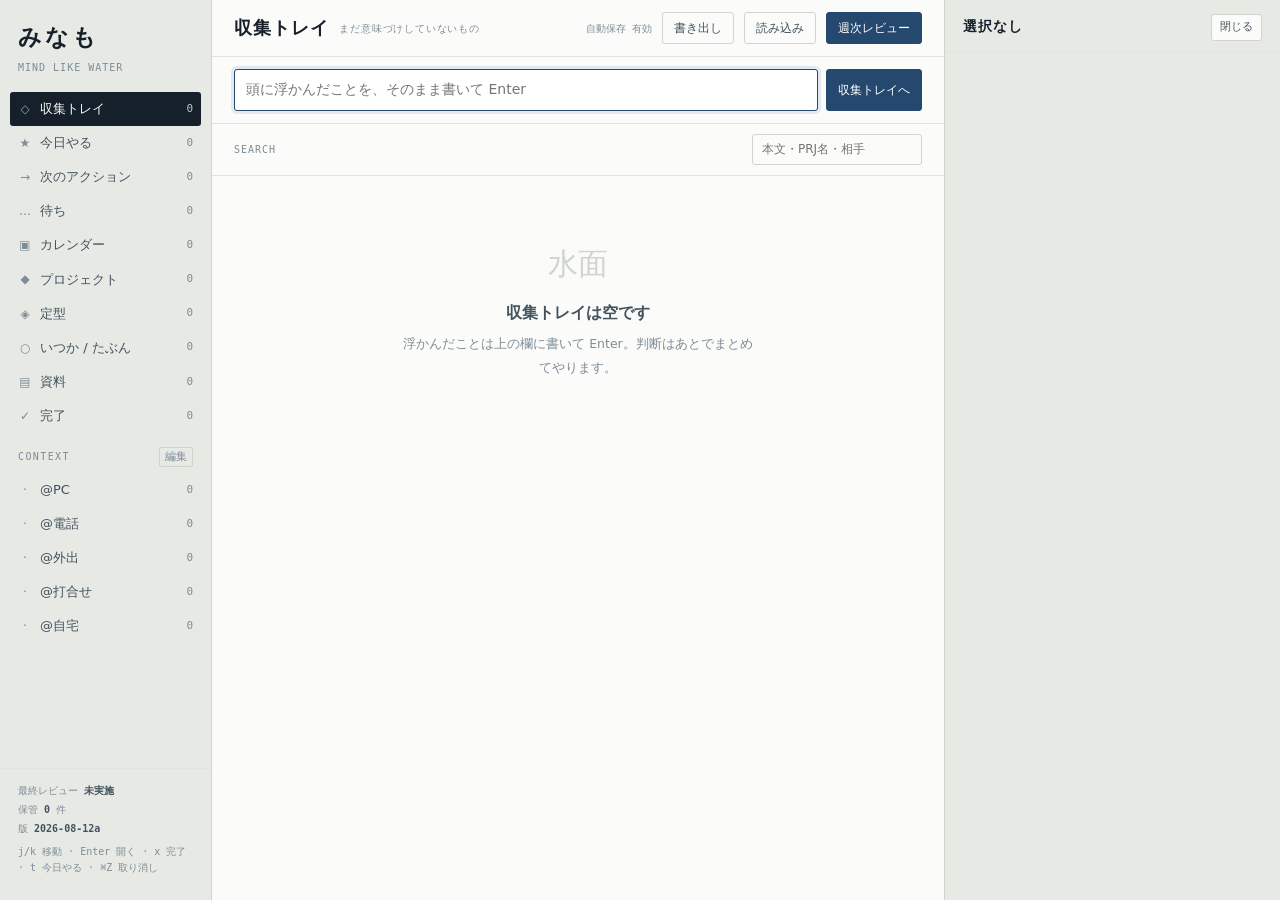
==== GTDタスク管理ツール.html @ 6d6203ad "Merge: #11 レビュー履歴の表示と書き出しの催促" ====
<!DOCTYPE html>
<!--
  このファイルは node build.js の生成物です。直接編集しないでください。
  変更するときは src/index.html・src/styles/*.css・src/js/*.js を編集してから
  もう一度 node build.js を実行し、このファイルを上書き生成してください。
  （このコメント自体も build.js が自動で付けているので、src/index.html には書かれていません）
-->
<html lang="ja">
<head>
<meta charset="utf-8">
<meta name="viewport" content="width=device-width, initial-scale=1">
<title>Next Action — GTD ワークスペース</title>
<style>
/* ==== src/styles/00-tokens.css ==== */
:root{
  --ink:#16202B; --ink2:#42525F; --ink3:#7D8C97;
  --paper:#E7EAE4; --surface:#FBFCF9; --line:#CFD5CB; --line2:#E0E4DC;
  --ai:#24486E; --ai-soft:#E3E9F1;
  --yamabuki:#9A6E0C; --yamabuki-soft:#F2EBD8;
  --koke:#4E6A48; --koke-soft:#E4EBE1;
  --enji:#8C3B39; --enji-soft:#F3E3E2;
  --f-display:"Yu Mincho","YuMincho","Hiragino Mincho ProN","Noto Serif JP",serif;
  --f-body:"Yu Gothic UI","Yu Gothic","Hiragino Sans","Noto Sans JP","Meiryo",system-ui,sans-serif;
  --f-mono:ui-monospace,"SFMono-Regular","Cascadia Mono","Consolas",monospace;
  --r:3px;
}
*{box-sizing:border-box}
html,body{height:100%}
body{
  margin:0;background:var(--paper);color:var(--ink);
  font-family:var(--f-body);font-size:14px;line-height:1.7;
  -webkit-font-smoothing:antialiased;
}
button,input,select,textarea{font:inherit;color:inherit}
button{cursor:pointer;background:none;border:none;padding:0}
:focus-visible{outline:2px solid var(--ai);outline-offset:2px}
::selection{background:var(--ai-soft)}

/* ==== src/styles/10-layout.css ==== */
/* ---------- 骨格 ---------- */
.app{display:grid;grid-template-columns:212px minmax(0,1fr) 336px;height:100vh}
.rail{border-right:1px solid var(--line);padding:18px 0 12px;overflow-y:auto;display:flex;flex-direction:column}
.main{display:flex;flex-direction:column;min-width:0;background:var(--surface)}
.panel{border-left:1px solid var(--line);background:var(--paper);overflow-y:auto;display:flex;flex-direction:column}

/* ---------- ブランド ---------- */
.brand{padding:0 18px 16px}
.brand h1{font-family:var(--f-display);font-size:23px;font-weight:600;margin:0;letter-spacing:.14em}
.brand p{margin:2px 0 0;font-family:var(--f-mono);font-size:10px;letter-spacing:.1em;color:var(--ink3)}

/* ---------- ビュー一覧 ---------- */
.rail-group{padding:0 10px;margin-bottom:14px}
.rail-label{font-family:var(--f-mono);font-size:10px;letter-spacing:.14em;color:var(--ink3);
  padding:0 8px 6px;display:flex;align-items:center;gap:6px}
.rail-label .sp{flex:1}
.rail-label button{font-family:var(--f-body);font-size:10.5px;color:var(--ink3);
  border:1px solid var(--line);border-radius:2px;padding:0 5px;letter-spacing:0}
.rail-label button:hover{color:var(--ink);border-color:var(--ink3)}
.nav{display:flex;align-items:center;gap:8px;width:100%;padding:6px 8px;border-radius:var(--r);
  color:var(--ink2);text-align:left;transition:background .12s}
.nav:hover{background:#DDE1DA}
.nav.on{background:var(--ink);color:#F4F6F2}
.nav.on .n{color:#B9C4CD}
.nav .g{width:14px;text-align:center;font-size:12px;color:var(--ink3)}
.nav.on .g{color:#8FA3B3}
.nav .t{flex:1;font-size:13px;white-space:nowrap;overflow:hidden;text-overflow:ellipsis}
.nav .n{font-family:var(--f-mono);font-size:11px;color:var(--ink3);font-variant-numeric:tabular-nums}
.nav .n.alert{color:var(--enji);font-weight:700}
.rail-foot{margin-top:auto;padding:12px 18px 0;border-top:1px solid var(--line2);
  font-family:var(--f-mono);font-size:10px;color:var(--ink3);line-height:1.9}
.rail-foot b{color:var(--ink2);font-weight:600}
.kbd-hint{margin:6px 0 12px;color:var(--ink3);font-size:10px;line-height:1.6}

/* ---------- 上部バー ---------- */
.top{display:flex;align-items:center;gap:10px;padding:12px 22px;border-bottom:1px solid var(--line2)}
.top h2{font-family:var(--f-display);font-size:18px;font-weight:600;margin:0;letter-spacing:.06em}
.top .sub{font-family:var(--f-mono);font-size:10px;color:var(--ink3);letter-spacing:.08em}
.top .sp{flex:1}
.btn{border:1px solid var(--line);background:var(--surface);padding:5px 11px;border-radius:var(--r);
  font-size:12px;color:var(--ink2);transition:.12s}
.btn:hover{border-color:var(--ink3);color:var(--ink)}
.btn.primary{background:var(--ai);border-color:var(--ai);color:#fff}
.btn.primary:hover{background:#1B3A5D}
.btn.sm{padding:3px 8px;font-size:11px}
.saved{font-family:var(--f-mono);font-size:10px;color:var(--ink3);min-width:74px;text-align:right}

/* ==== src/styles/20-capture.css ==== */
/* ---------- 収集ボックス ---------- */
.capture{display:flex;gap:8px;padding:12px 22px;border-bottom:1px solid var(--line2);background:var(--surface)}
.capture input{flex:1;border:1px solid var(--line);border-radius:var(--r);padding:8px 11px;background:#fff}
.capture input:focus{border-color:var(--ai);outline:none;box-shadow:0 0 0 3px var(--ai-soft)}

/* ---------- 絞り込み ---------- */
.filters{display:flex;flex-wrap:wrap;gap:6px;padding:10px 22px;border-bottom:1px solid var(--line2);align-items:center}
.chip{border:1px solid var(--line);border-radius:999px;padding:2px 10px;font-size:11px;color:var(--ink2);background:var(--surface)}
.chip.on{background:var(--ink);border-color:var(--ink);color:#F4F6F2}
.chip-label{font-family:var(--f-mono);font-size:10px;letter-spacing:.1em;color:var(--ink3);margin-right:2px}
.search{margin-left:auto;border:1px solid var(--line);border-radius:var(--r);padding:4px 9px;width:170px;background:var(--surface);font-size:12px}

/* ==== src/styles/30-list.css ==== */
/* ---------- 一覧 ---------- */
.list{flex:1;overflow-y:auto;padding:6px 0 60px}
.grp{font-family:var(--f-mono);font-size:10px;letter-spacing:.14em;color:var(--ink3);
  padding:16px 22px 5px;display:flex;gap:8px;align-items:center}
.grp::after{content:"";flex:1;height:1px;background:var(--line2)}
.row{display:flex;gap:11px;align-items:flex-start;padding:8px 22px;border-bottom:1px solid #F0F2EE;cursor:pointer}
.row:hover{background:#F4F6F1}
.row.sel{background:var(--ai-soft)}
.row.cur{border-left:3px solid var(--ai);padding-left:19px}
.tick{width:15px;height:15px;border:1px solid var(--ink3);border-radius:50%;margin-top:4px;flex:none;background:#fff}
.tick:hover{border-color:var(--koke);background:var(--koke-soft)}
.flag{width:22px;height:22px;border:1px solid var(--line);border-radius:50%;margin-top:2px;flex:none;
  background:#fff;color:var(--line);font-size:12px;line-height:1;cursor:pointer}
.flag:hover{border-color:var(--yamabuki);color:var(--yamabuki)}
.flag.on{border-color:var(--yamabuki);background:var(--yamabuki-soft);color:var(--yamabuki)}
.row-body{flex:1;min-width:0}
.row-t{display:block;word-break:break-word}
.row.done .row-t{color:var(--ink3);text-decoration:line-through}
.meta{display:flex;flex-wrap:wrap;gap:6px;margin-top:3px;font-family:var(--f-mono);font-size:10px;color:var(--ink3)}
.tag{border:1px solid var(--line);border-radius:2px;padding:0 5px;background:var(--surface)}
.tag.ctx{color:var(--ai);border-color:#BCCBDD;background:var(--ai-soft)}
.tag.wait{color:var(--yamabuki);border-color:#DFD0A6;background:var(--yamabuki-soft)}
.tag.due{color:var(--ink2)}
.tag.over{color:var(--enji);border-color:#DCB9B7;background:var(--enji-soft)}
.tag.stale{color:var(--enji);border-color:#DCB9B7;background:var(--enji-soft)}
.tag.prj{color:var(--koke);border-color:#C3D2BE;background:var(--koke-soft)}

/* ---------- 空状態 ---------- */
.empty{padding:56px 30px;text-align:center;color:var(--ink3);max-width:420px;margin:0 auto}
.empty .mk{font-family:var(--f-display);font-size:30px;color:var(--line);display:block;margin-bottom:10px}
.empty h3{font-family:var(--f-display);font-size:16px;color:var(--ink2);margin:0 0 6px;font-weight:600}
.empty p{margin:0;font-size:12.5px;line-height:1.9}

/* ---------- プロジェクト ---------- */
.prjs{padding:14px 22px;display:grid;gap:10px;grid-template-columns:repeat(auto-fill,minmax(258px,1fr))}
.prj{border:1px solid var(--line);border-radius:var(--r);background:var(--surface);padding:12px 13px;cursor:pointer}
.prj:hover{border-color:var(--ink3)}
.prj h4{margin:0;font-size:14px;font-weight:600}
.prj .out{font-size:11.5px;color:var(--ink2);margin:5px 0 0;padding-left:9px;border-left:2px solid var(--line)}
.prj .st{margin-top:9px;font-family:var(--f-mono);font-size:10px;color:var(--ink3);display:flex;gap:8px;align-items:center}
.prj .warn{color:var(--enji);font-weight:700}

/* ==== src/styles/40-routines.css ==== */
/* ---------- 定型（ルーティン） ---------- */
.tpl-top{display:flex;align-items:center;gap:10px;padding:14px 22px 4px;flex-wrap:wrap}
.tpl-none{font-size:12px;color:var(--ink3)}
.tpl-top .sp{flex:1}
.tpl-grid{padding:6px 22px 14px;display:grid;gap:10px;grid-template-columns:repeat(auto-fill,minmax(232px,1fr))}
.tpl{position:relative;border:1px solid var(--line);border-radius:var(--r);background:var(--surface);
  padding:12px 13px 10px;cursor:pointer;text-align:left;width:100%;transition:.12s}
.tpl:hover{border-color:var(--ai);box-shadow:0 2px 10px rgba(36,72,110,.10)}
.tpl.due{border-left:3px solid var(--ai);background:linear-gradient(90deg,var(--ai-soft) 0,var(--surface) 46%)}
.tpl.ran{opacity:.55}
.tpl.ran:hover{opacity:1}
.tpl.flash{border-color:var(--koke);background:var(--koke-soft)}
.tpl h4{margin:0 34px 0 0;font-size:14px;font-weight:600;word-break:break-word}
.tpl .meta{display:flex;flex-wrap:wrap;gap:5px;margin-top:6px;font-family:var(--f-mono);font-size:10px;color:var(--ink3)}
.tpl .cta{margin-top:9px;padding-top:8px;border-top:1px solid var(--line2);
  font-family:var(--f-mono);font-size:10.5px;letter-spacing:.06em;color:var(--ai);display:flex;align-items:center;gap:5px}
.tpl.ran .cta{color:var(--ink3)}
.tpl.flash .cta{color:var(--koke);font-weight:700}
.tpl-edit{position:absolute;top:9px;right:9px;border:1px solid var(--line);border-radius:2px;
  padding:1px 6px;font-size:10.5px;color:var(--ink3);background:var(--surface)}
.tpl-edit:hover{color:var(--ink);border-color:var(--ink3)}
.wd{display:flex;gap:4px}
.wd button{flex:1;border:1px solid var(--line);border-radius:2px;padding:5px 0;font-size:12px;
  color:var(--ink2);background:var(--surface)}
.wd button.on{background:var(--ai);border-color:var(--ai);color:#fff}

/* ==== src/styles/50-panel.css ==== */
/* ---------- 右パネル ---------- */
.p-head{padding:14px 18px 10px;border-bottom:1px solid var(--line2);display:flex;align-items:center;gap:8px}
.p-head h3{font-family:var(--f-display);font-size:14px;margin:0;font-weight:600;letter-spacing:.08em;flex:1}
.p-body{padding:16px 18px 40px;flex:1}
.f{margin-bottom:13px}
.f label{display:block;font-family:var(--f-mono);font-size:10px;letter-spacing:.1em;color:var(--ink3);margin-bottom:4px}
.f input,.f select,.f textarea{width:100%;border:1px solid var(--line);border-radius:var(--r);padding:6px 9px;background:var(--surface)}
.f input:focus,.f select:focus,.f textarea:focus{border-color:var(--ai);outline:none;box-shadow:0 0 0 3px var(--ai-soft)}
.f textarea{min-height:74px;resize:vertical;line-height:1.7}
.f2{display:grid;grid-template-columns:1fr 1fr;gap:9px}
.p-acts{display:flex;flex-wrap:wrap;gap:6px;margin-top:16px;padding-top:14px;border-top:1px solid var(--line2)}
.danger{color:var(--enji);border-color:#DCB9B7}
.danger:hover{border-color:var(--enji);color:var(--enji)}

/* ---------- 明確化フロー（署名要素） ---------- */
.clar{position:relative;padding-left:22px}
.clar::before{content:"";position:absolute;left:5px;top:6px;bottom:14px;width:1px;background:var(--line)}
.step{position:relative;margin-bottom:16px}
.step::before{content:"";position:absolute;left:-21px;top:7px;width:9px;height:9px;border-radius:50%;
  background:var(--surface);border:1px solid var(--ink3)}
.step.past::before{background:var(--ink);border-color:var(--ink)}
.step.now::before{background:var(--ai);border-color:var(--ai);box-shadow:0 0 0 3px var(--ai-soft)}
.step .q{font-family:var(--f-display);font-size:14.5px;font-weight:600;letter-spacing:.03em}
.step .hint{font-size:11.5px;color:var(--ink3);margin-top:2px}
.step.past .q{font-size:12px;font-weight:400;color:var(--ink3);font-family:var(--f-body)}
.step .ans{font-family:var(--f-mono);font-size:10px;color:var(--ai);margin-left:6px}
.opts{display:flex;flex-direction:column;gap:6px;margin-top:9px}
.opt{border:1px solid var(--line);background:var(--surface);border-radius:var(--r);padding:7px 11px;
  text-align:left;font-size:13px;transition:.12s}
.opt:hover{border-color:var(--ai);background:var(--ai-soft)}
.opt small{display:block;font-size:11px;color:var(--ink3);margin-top:1px}
.subj{font-family:var(--f-display);font-size:15px;line-height:1.6;padding:11px 13px;background:var(--surface);
  border:1px solid var(--line);border-left:3px solid var(--ai);border-radius:var(--r);margin-bottom:18px;word-break:break-word}

/* ==== src/styles/60-review.css ==== */
/* ---------- 週次レビュー ---------- */
.ov{position:fixed;inset:0;background:rgba(22,32,43,.42);display:flex;align-items:center;justify-content:center;padding:20px;z-index:50}
.sheet{background:var(--surface);border-radius:5px;width:min(720px,100%);max-height:88vh;display:flex;flex-direction:column;
  box-shadow:0 18px 50px rgba(22,32,43,.28)}
.sheet-head{padding:18px 24px 14px;border-bottom:1px solid var(--line2)}
.sheet-head h3{font-family:var(--f-display);font-size:19px;margin:0;font-weight:600;letter-spacing:.1em}
.sheet-head p{margin:3px 0 0;font-family:var(--f-mono);font-size:10.5px;color:var(--ink3);letter-spacing:.06em}
.prog{display:flex;gap:3px;margin-top:13px}
.prog i{flex:1;height:3px;background:var(--line2);border-radius:2px}
.prog i.on{background:var(--ai)}
.prog i.done{background:var(--ink)}
.sheet-body{padding:20px 24px;overflow-y:auto;flex:1}
.sheet-body h4{font-family:var(--f-display);font-size:16px;margin:0 0 4px;font-weight:600}
.sheet-body .lead{font-size:12.5px;color:var(--ink2);margin:0 0 14px}
.rv-list{border:1px solid var(--line2);border-radius:var(--r);background:var(--paper);max-height:280px;overflow-y:auto}
.rv-item{display:flex;gap:9px;align-items:flex-start;padding:7px 12px;border-bottom:1px solid var(--line2);font-size:13px}
.rv-item:last-child{border-bottom:none}
.rv-item .sp{flex:1;min-width:0;word-break:break-word}
.rv-item .rv-acts{flex:none;display:flex;gap:5px;flex-wrap:nowrap}
.rv-ok{padding:16px;text-align:center;font-size:13px;color:var(--koke);background:var(--koke-soft);
  border:1px solid #C3D2BE;border-radius:var(--r)}
.sheet-foot{padding:13px 24px;border-top:1px solid var(--line2);display:flex;gap:8px;align-items:center}

.notice{margin:10px 22px 0;padding:8px 12px;border:1px solid #DFD0A6;background:var(--yamabuki-soft);
  border-radius:var(--r);font-size:12px;color:var(--yamabuki)}
.errbar{position:fixed;left:0;right:0;bottom:0;z-index:80;background:var(--enji);color:#fff;
  padding:9px 16px;display:flex;gap:10px;align-items:flex-start;font-size:12px;line-height:1.6}
.errbar .msg{flex:1;font-family:var(--f-mono);font-size:11px;word-break:break-all;max-height:90px;overflow-y:auto}
.errbar button{border:1px solid rgba(255,255,255,.5);border-radius:var(--r);padding:2px 9px;
  font-size:11px;color:#fff;flex:none}
.errbar button:hover{background:rgba(255,255,255,.15)}
.ctx-row{display:flex;gap:5px;align-items:center;margin-bottom:6px}
.ctx-row input{flex:1;min-width:0;border:1px solid var(--line);border-radius:var(--r);padding:5px 8px;background:var(--surface)}
.ctx-row input:focus{border-color:var(--ai);outline:none;box-shadow:0 0 0 3px var(--ai-soft)}
.ctx-row .n{font-family:var(--f-mono);font-size:10px;color:var(--ink3);min-width:18px;text-align:right}
.ctx-row button{flex:none;border:1px solid var(--line);border-radius:2px;padding:2px 6px;font-size:11px;color:var(--ink3)}
.ctx-row button:hover:not(:disabled){color:var(--ink);border-color:var(--ink3)}
.ctx-row button:disabled{opacity:.3;cursor:default}
.ctx-row button.x:hover{color:var(--enji);border-color:var(--enji)}
.tip{font-size:11.5px;color:var(--ink2);line-height:1.85;background:var(--surface);
  border:1px solid var(--line2);border-left:2px solid var(--ai);border-radius:var(--r);padding:9px 11px;margin-bottom:14px}
.tip b{font-weight:600}
.sect{font-family:var(--f-mono);font-size:10px;letter-spacing:.14em;color:var(--ink3);
  margin:22px 0 9px;padding-bottom:5px;border-bottom:1px solid var(--line2)}
.sect:first-child{margin-top:0}

/* ---------- レビュー完了画面: 実施履歴 / 書き出しの催促（#11） ---------- */
.rv-hist{display:flex;flex-wrap:wrap;gap:6px;margin:0}
.rv-hist-d{font-family:var(--f-mono);font-size:11px;color:var(--ink2);background:var(--paper);
  border:1px solid var(--line2);border-radius:var(--r);padding:3px 9px}
.rv-export-ok{font-family:var(--f-mono);font-size:11px;color:var(--ink3);margin:0}
.hide{display:none!important}

/* ==== src/styles/70-toast.css ==== */
/* ---------- トースト（取り消し） ---------- */
#toast{
  position:fixed;left:50%;bottom:22px;transform:translateX(-50%);z-index:90;
  display:flex;gap:12px;align-items:center;
  background:var(--ink);color:var(--surface);
  padding:9px 12px 9px 16px;border-radius:var(--r);
  box-shadow:0 10px 28px rgba(22,32,43,.32);
  font-size:12.5px;max-width:min(92vw,420px);
}
#toast .toast-msg{flex:1;min-width:0}
#toast .toast-undo{
  flex:none;border:1px solid rgba(251,252,249,.5);border-radius:var(--r);
  padding:4px 10px;font-size:11.5px;color:var(--surface);
}
#toast .toast-undo:hover{background:rgba(251,252,249,.15)}

/* ==== src/styles/90-responsive.css ==== */
/* ---------- 応答 ---------- */
@media(max-width:1080px){
  .app{grid-template-columns:180px minmax(0,1fr)}
  .panel{position:fixed;right:0;top:0;bottom:0;width:min(360px,86vw);z-index:40;
    box-shadow:-8px 0 30px rgba(22,32,43,.16)}
  .panel.closed{display:none}
}
@media(max-width:720px){
  .app{grid-template-columns:1fr;height:auto;min-height:100vh}
  .rail{flex-direction:row;overflow-x:auto;border-right:none;border-bottom:1px solid var(--line);padding:10px 0}
  .brand{display:none}
  .rail-group{display:flex;gap:4px;margin:0;padding:0 10px}
  .rail-label,.rail-foot{display:none}
  .nav{width:auto;padding:5px 10px}
  .panel{width:100vw}
  .top,.capture,.filters,.row,.grp,.prjs{padding-left:14px;padding-right:14px}
  .search{width:120px}
}
@media(prefers-reduced-motion:reduce){*{transition:none!important;animation:none!important}}

</style>
</head>
<body>

<div class="app">
  <!-- ============ 左：ビュー ============ -->
  <nav class="rail">
    <div class="brand">
      <h1 id="brandName">みなも</h1>
      <p id="brandTag">MIND LIKE WATER</p>
    </div>
    <div class="rail-group" id="navMain"></div>
    <div class="rail-group">
      <div class="rail-label">CONTEXT<span class="sp"></span><button data-open="settings">編集</button></div>
      <div id="navCtx"></div>
    </div>
    <div class="rail-foot">
      最終レビュー <b id="lastRev">—</b><br>
      保管 <b id="itemCount">0</b> 件<br>
      版 <b id="buildId">—</b>
      <p class="kbd-hint">j/k 移動 · Enter 開く · x 完了 · t 今日やる · ⌘Z 取り消し</p>
    </div>
  </nav>

  <!-- ============ 中央：一覧 ============ -->
  <main class="main">
    <div class="top">
      <h2 id="vTitle">収集トレイ</h2>
      <span class="sub" id="vSub"></span>
      <span class="sp"></span>
      <span class="saved" id="savedAt"></span>
      <button class="btn" id="btnExport">書き出し</button>
      <button class="btn" id="btnImport">読み込み</button>
      <button class="btn primary" id="btnReview">週次レビュー</button>
      <input type="file" id="fileIn" accept="application/json" class="hide">
    </div>

    <div class="notice hide" id="noStore">
      このブラウザでは自動保存が使えません。作業内容は画面を閉じると消えます。こまめに「書き出し」でJSONを保存してください。
    </div>

    <div class="capture">
      <input id="capIn" placeholder="頭に浮かんだことを、そのまま書いて Enter" autocomplete="off">
      <button class="btn primary" id="capBtn">収集トレイへ</button>
    </div>

    <div class="filters" id="filters"></div>
    <div class="list" id="list"></div>
  </main>

  <!-- ============ 右：詳細／明確化 ============ -->
  <aside class="panel closed" id="panel">
    <div class="p-head">
      <h3 id="pTitle">選択なし</h3>
      <button class="btn sm" id="pClose">閉じる</button>
    </div>
    <div class="p-body" id="pBody"></div>
  </aside>
</div>

<div id="overlay"></div>
<div id="toast" class="hide"></div>

<script>
(function(){
"use strict";
/* ==== src/js/00-constants.js ==== */
/* =========================================================
   みなも — GTD ワークスペース
   単一HTMLファイル / 外部通信なし / データは手元のみ
   ========================================================= */

const BUILD = "2026-08-12a";
const KEY = "minamo.gtd.v1";
const STATES = {
  inbox:    {t:"収集トレイ", g:"◇", sub:"まだ意味づけしていないもの"},
  next:     {t:"次のアクション", g:"→", sub:"すぐ着手できる具体的な一手"},
  waiting:  {t:"待ち", g:"…", sub:"人に預けて返事を待っているもの"},
  calendar: {t:"カレンダー", g:"▣", sub:"その日でなければ意味がないもの"},
  someday:  {t:"いつか / たぶん", g:"○", sub:"今はやらないが、捨てたくないもの"},
  reference:{t:"資料", g:"▤", sub:"行動は不要。参照するだけのもの"},
  done:     {t:"完了", g:"✓", sub:"片づいたもの"}
};
const MIN_OPT = [[0,"—"],[5,"5分"],[15,"15分"],[30,"30分"],[60,"1時間"],[120,"2時間+"]];
const CYCLES = {daily:"毎日", weekly:"毎週", monthly:"毎月", adhoc:"随時"};
const WD = ["日","月","火","水","木","金","土"];

let db, ui = {view:"inbox", sel:null, cur:null, clar:null, ctx:null, min:0, energy:"", q:"",
  review:null, storeOK:true, tplDraft:null, flash:null};

/* ==== src/js/01-errors.js ==== */
/* ---------- エラーを画面に出す（原因を追えるように） ---------- */
function showError(where, msg){
  let bar = document.getElementById("errBar");
  if(!bar){
    bar = document.createElement("div");
    bar.id = "errBar"; bar.className = "errbar";
    bar.innerHTML = `<div class="msg" id="errMsg"></div>
      <button id="errCopy">コピー</button><button id="errHide">閉じる</button>`;
    document.body.appendChild(bar);
    bar.addEventListener("click", e => {
      if(e.target.id==="errHide") bar.remove();
      if(e.target.id==="errCopy"){
        const t = document.getElementById("errMsg").textContent;
        if(navigator.clipboard) navigator.clipboard.writeText(t).catch(()=>{});
        e.target.textContent = "コピーした";
      }
    });
  }
  const line = "[" + where + "] " + msg;
  const box = document.getElementById("errMsg");
  if(box.textContent.indexOf(line) < 0) box.textContent += (box.textContent ? "\n" : "") + line;
}
window.addEventListener("error", e => showError("実行時", (e.message||"") + " @ " + (e.filename||"") + ":" + (e.lineno||"")));
window.addEventListener("unhandledrejection", e => showError("非同期", String(e.reason && e.reason.message || e.reason)));
function guard(where, fn){ return function(){ try{ return fn.apply(this, arguments); }catch(err){ showError(where, err && err.message || String(err)); } }; }
function ask(msg){ try{ return window.confirm(msg); }catch(e){ return true; } }
function tell(msg){ try{ window.alert(msg); }catch(e){ showError("通知", msg); } }

/* ==== src/js/02-util.js ==== */
/* ---------- 保存・読込 ---------- */
const uid = () => Date.now().toString(36) + Math.random().toString(36).slice(2,7);
const today = () => new Date().toISOString().slice(0,10);

/* ---------- 小道具 ---------- */
const $  = s => document.querySelector(s);
const $$ = s => Array.from(document.querySelectorAll(s));
const esc = s => String(s==null?"":s).replace(/[&<>"']/g, c => ({"&":"&amp;","<":"&lt;",">":"&gt;",'"':"&quot;","'":"&#39;"}[c]));

/* Enter が「送信」を意味するかどうか。
   かな漢字変換の「変換確定」も Enter キーで行うため、素朴に
   e.key==="Enter" だけを見ると、変換を確定しただけで送信されてしまい、
   文章を最後まで入力できない。変換中の Enter を除外する必要がある。
     - Chrome / Firefox … 変換中の keydown は isComposing が true
     - Safari … compositionend が keydown より先に走り isComposing が
       false になることがあるが、変換確定の keydown は keyCode 229 になる
   両方を見ることで、主要ブラウザの変換確定 Enter を送信から除外する。 */
const isSubmitEnter = e => e.key === "Enter" && !e.isComposing && e.keyCode !== 229;

/* 複数行ペースト（#3）用: テキストを「追加すべき行の配列」へ変換する純関数。
   \r\n と \n の両方を改行として扱い、各行を trim、空行は捨てる。
   呼び出し側（#capIn の paste イベント）は、ここで0件になったら
   何もしない（入力欄も触らない）。 */
function splitCaptureLines(text){
  return String(text == null ? "" : text)
    .split(/\r?\n/)
    .map(s => s.trim())
    .filter(s => s.length > 0);
}

const daysSince = d => d ? Math.floor((new Date(today()) - new Date(d)) / 86400000) : 0;
function fmtDate(d){
  if(!d) return "";
  const dt = new Date(d+"T00:00:00");
  return (dt.getMonth()+1) + "/" + dt.getDate() + "(" + "日月火水木金土"[dt.getDay()] + ")";
}

/* ==== src/js/03-model.js ==== */
/* =========================================================
   データ形状 — このアプリが読み書きする唯一のスキーマ定義。
   ここに書いてある以外のフィールドは（意図的な例外を除き）存在しない。
   短い変数名の慣習: it/i = item, p = project, t/tp = template,
   d = 上記いずれかの下書き(draft)オブジェクト。`prj(id)` は projects 版の
   `item(id)`（=`db.items.find`）で、`project` フィールド・`db.projects` 配列と
   同じ「プロジェクト」を指す別名。`tpl`/`template` も同様に、関数名・ローカル変数は
   短縮形 (`tpl…`, `tp`)、データ上のフィールド名・配列名は正式名 (`template`, `templates`)
   という命名慣習で統一されている（今回のリファクタでは意図的に維持し、リネームはしていない。
   dataset 属性 `data-tplrun` 等・DOM id `#tCycle` 等まで含めて改名すると影響範囲が
   HTML/CSS/イベント表にまで広がり「挙動を変えない」制約に対してリスクが見合わないため）。

   ---- item（行動・トレイ項目。db.items の要素） ----
   @typedef {Object} Item
   @property {string}  id        一意ID（uid()）
   @property {string}  title     行動の内容（表示・検索対象）
   @property {string}  note      メモ（自由記述）
   @property {"inbox"|"next"|"waiting"|"calendar"|"someday"|"reference"|"done"} state
   置き場所。意味は 00-constants.js の STATES を参照。
   @property {string}  context   コンテキスト名（db.contexts のいずれか、または未設定なら ""）
   @property {?string} project   所属プロジェクトの id（db.projects[].id）。所属なしは null
   @property {?string} due       期限日（"YYYY-MM-DD"）。calendar 状態で使う。なければ null
   @property {string}  who       待ち相手の名前（waiting 状態のときのみ意味を持つ）。なければ ""
   @property {?string} since     待ちを依頼した日（"YYYY-MM-DD"）。who が空なら意味を持たない
   @property {number}  minutes   所要時間の目安（分）。MIN_OPT のいずれかの値。0 は「未設定」
   @property {""|"high"|"low"} energy 必要なエネルギー。"" は未設定
   @property {string}  created   作成日（"YYYY-MM-DD"）
   @property {string}  updated   最終更新日（"YYYY-MM-DD"）。save() 時に空なら today() で補われる
   @property {?string} doneAt    完了日（"YYYY-MM-DD"）。state!=="done" なら null
   @property {?string} flagged   「今日やる」印を付けた日（"YYYY-MM-DD"）。付けていなければ null。
   判定は isToday(i) が行う（05-query.js）。state==="next" 以外では表示に出ない
   @property {string}  [tpl]     定型（template）から投入された場合のみ存在。元テンプレートの id。
   通常の newItem() では作られない任意フィールド（tplRun() が投入時に付与する。06-routines.js 参照）

   ---- project（プロジェクト。db.projects の要素） ----
   @typedef {Object} Project
   @property {string} id        一意ID
   @property {string} name      プロジェクト名
   @property {string} outcome   望む結果（完了の定義）。空文字可
   @property {"active"|"done"} status 状態
   @property {string} created   作成日（"YYYY-MM-DD"）

   ---- template（定型。db.templates の要素） ----
   @typedef {Object} Template
   @property {?string} id       一意ID。blankTpl() 直後（未保存の新規下書き）は null
   @property {string}  title    投入する行動の内容
   @property {string}  note     投入する行動のメモ
   @property {string}  context  投入する行動のコンテキスト
   @property {number}  minutes  投入する行動の所要時間
   @property {""|"high"|"low"} energy 投入する行動のエネルギー
   @property {?string} project  投入する行動の所属プロジェクト id
   @property {"next"|"calendar"} target 投入先の状態
   @property {"daily"|"weekly"|"monthly"|"adhoc"} cycle 周期
   @property {number[]} weekdays weekly のときだけ意味を持つ曜日番号の配列（0=日〜6=土）
   @property {number}  monthday monthly のときだけ意味を持つ日（1〜31、末日は丸め）
   @property {?string} lastRun  最後に投入した日（"YYYY-MM-DD"）。未投入は null
   @property {string}  [created] 作成日（"YYYY-MM-DD"）。saveTemplate() が新規作成時に付与する

   ---- db（アプリ全体の永続データ。localStorage キー KEY で保存される） ----
   @typedef {Object} Db
   @property {number}   version  データ形状のバージョン番号。normalize() のマイグレーションが読む
   @property {string}   appName  ツール名（表示用、ユーザが変更可）
   @property {string}   appTag   副題（空欄可）
   @property {Item[]}      items
   @property {Project[]}   projects
   @property {Template[]}  templates
   @property {string[]} contexts コンテキスト名の配列。順序が UI の並び順そのもの
   @property {{last: ?string, history: string[]}} review
   週次レビュー。last は最終実施日、history は実施日の新しい順配列（最大26件）
   @property {?string} lastExport 最後に書き出しに成功した日（"YYYY-MM-DD"）。一度も無ければ null
   @property {string}   [build] exportJSON() が書き出す直前に付与する BUILD 文字列（読み込み時は無視）
   ========================================================= */

/** @returns {Db} 初期状態の db */
function blank(){
  return {version:MODEL_VERSION, appName:"みなも", appTag:"MIND LIKE WATER", items:[], projects:[], templates:[],
    contexts:["@PC","@電話","@外出","@打合せ","@自宅"],
    review:{last:null, history:[]}, lastExport:null};
}

/* ---- データ形状のマイグレーション ----
   db.version を見て、段階的に古い形状を現行形状へ引き上げる。
   MIGRATIONS[v] は「v-1 から v への1段分」の補完処理で、欠けているフィールドだけを埋める
   （既存の値は上書きしない＝旧データ互換）。version フィールドが無い旧データは 0 として扱う。
   新しいフィールドを追加するときは、ここに MIGRATIONS[MODEL_VERSION+1] を足して
   MODEL_VERSION をインクリメントする（既存の分岐はそのまま残す）。 */
const MODEL_VERSION = 3;
const MIGRATIONS = {
  /* 0 → 1: 元々の normalize() が場当たり的にやっていた欠損補完をそのまま移した段。 */
  1: d => {
    if(!d.contexts) d.contexts = blank().contexts;
    if(!d.projects) d.projects = [];
    if(!d.review) d.review = {last:null, history:[]};
    if(!d.templates) d.templates = [];
    if(!d.appName) d.appName = "みなも";
    if(d.appTag == null) d.appTag = "MIND LIKE WATER";
  },
  /* 1 → 2: 「今日やる」印（#6）。既存項目に flagged が無ければ null で補う。 */
  2: d => {
    d.items.forEach(i => { if(i.flagged === undefined) i.flagged = null; });
  },
  /* 2 → 3: 書き出しの催促（#11）。lastExport が無ければ null で補う。 */
  3: d => {
    if(d.lastExport === undefined) d.lastExport = null;
  }
};

/** db（グローバル）を現行バージョンまで段階的に補完する。既存データを壊さない。 */
function normalize(){
  let v = db.version || 0;
  while(v < MODEL_VERSION){
    v++;
    if(MIGRATIONS[v]) MIGRATIONS[v](db);
  }
  db.version = MODEL_VERSION;
}

const item = id => db.items.find(i => i.id===id);
const prj  = id => db.projects.find(p => p.id===id);

/** @returns {Item} 新規の収集トレイ項目 */
function newItem(title){
  return {id:uid(), title:title, note:"", state:"inbox", context:"", project:null, due:null,
    who:"", since:null, minutes:0, energy:"", created:today(), updated:today(), doneAt:null, flagged:null};
}


/** @returns {Template} 定型フォームの新規下書き（id はまだ無い） */
function blankTpl(){
  return {id:null, title:"", note:"", context:"", minutes:0, energy:"", project:null,
    target:"next", cycle:"daily", weekdays:[1], monthday:1, lastRun:null};
}

/* ==== src/js/04-store.js ==== */
/* ストレージが使えるか。sandbox内やプライベートモードでは
   localStorage への「アクセスそのもの」が例外を投げるので、必ず包む。 */
function store(){
  try{
    const s = window.localStorage;
    s.setItem(KEY+".probe","1"); s.removeItem(KEY+".probe");
    return s;
  }catch(e){ return null; }
}

/* ---------- 世代バックアップ（起動時、1日1回） ---------- */
const BAK_KEY = KEY + ".bak";
const BAK_AT_KEY = KEY + ".bak.at";

/* bakAt が今日の日付でなければ退避すべき。null / 不正値でも true。
   テストのために純関数として切り出す。 */
function shouldRotateBackup(bakAt, todayStr){
  return bakAt !== todayStr;
}

/* raw（読めることが確認済みの生文字列）をそのまま .bak に退避する。
   normalize() 等の影響を受けないよう、必ず normalize() 前の文字列を渡すこと。
   失敗しても何も起きない（.bak.at を更新しない＝次回起動で再試行）。 */
function rotateBackup(s, raw){
  try{
    const at = s.getItem(BAK_AT_KEY);
    if(!shouldRotateBackup(at, today())) return;
    s.setItem(BAK_KEY, raw);
    s.setItem(BAK_AT_KEY, today());
  }catch(e){ /* 失敗しても何も起きない */ }
}

/* 退避の内容を {json, at, count} で返す。無い/読めない/parse失敗は null。 */
function readBackup(){
  const s = store();
  if(!s) return null;
  let json = null, at = null;
  try{ json = s.getItem(BAK_KEY); at = s.getItem(BAK_AT_KEY); }catch(e){ return null; }
  if(!json || !at) return null;
  try{
    const d = JSON.parse(json);
    if(!d || !Array.isArray(d.items)) return null;
    return {json, at, count: d.items.length};
  }catch(e){ return null; }
}

function load(){
  db = blank();
  const s = store();
  ui.storeOK = !!s;
  if(!s) return;
  let raw = null;
  try{ raw = s.getItem(KEY); }catch(e){ ui.storeOK = false; return; }
  if(!raw) return;
  try{
    const d = JSON.parse(raw);
    if(d && Array.isArray(d.items)) db = d;
    else throw new Error("形式が不正");
  }catch(e){
    const bak = readBackup();
    const bakNote = bak ? `　退避（${fmtDate(bak.at)} 時点・${bak.count}件）があります。設定画面から戻せます。` : "";
    showError("保存データ", "前回の保存データを読めませんでした（" + (e.message||e) + "）。空の状態で開始します。上書き保存される前に、必要なら書き出しでバックアップしてください。" + bakNote);
    return;
  }
  rotateBackup(s, raw);
  normalize();
}

let saveTimer = null;
function save(){
  db.items.forEach(i => { if(!i.updated) i.updated = today(); });
  if(!ui.storeOK) return;
  clearTimeout(saveTimer);
  saveTimer = setTimeout(() => {
    try{
      window.localStorage.setItem(KEY, JSON.stringify(db));
      const d = new Date();
      $("#savedAt").textContent = "保存済 " + String(d.getHours()).padStart(2,"0") + ":" + String(d.getMinutes()).padStart(2,"0");
    }catch(e){
      ui.storeOK = false;
      $("#noStore").classList.remove("hide");
      $("#savedAt").textContent = "自動保存 不可";
      showError("自動保存", (e && e.message || String(e)) + "（容量超過の可能性。書き出しでJSONを保存してください）");
    }
  }, 250);
}

/* =========================================================
   入出力
   ========================================================= */
/* text を filename としてダウンロードさせる、Blob → <a download> → クリック
   の一連。呼び出し側が失敗を検知できるよう、例外はそのまま投げる
   （フォールバック処理は呼び出し側の責務）。#8 の書き出して削除でも使う。 */
function downloadJSON(filename, text){
  const blob = new Blob([text], {type:"application/json"});
  const a = document.createElement("a");
  a.href = URL.createObjectURL(blob);
  a.download = filename;
  document.body.appendChild(a); a.click(); a.remove();
  setTimeout(() => URL.revokeObjectURL(a.href), 1000);
}
function exportJSON(){
  db.build = BUILD;
  const text = JSON.stringify(db, null, 2);
  try{
    downloadJSON("minamo-gtd-" + today() + ".json", text);
    /* 実際にダウンロードできたときだけ更新する。下のフォールバック
       （クリップボード等）に逃がした場合は、手元にファイルが残っていない
       ため更新しない。 */
    db.lastExport = today();
    save();
  }catch(e){
    /* sandbox等でダウンロードが塞がれている場合は、コピーできる形で出す */
    showError("書き出し", (e && e.message || String(e)) + "（ダウンロードが許可されていません）");
    let w = null;
    try{ w = window.open("", "_blank"); }catch(e2){ w = null; }
    if(w && w.document){ w.document.write(html`<pre>${text}</pre>`); }
    else if(navigator.clipboard){ navigator.clipboard.writeText(text)
      .then(() => tell("ダウンロードできないため、JSONをクリップボードにコピーしました。テキストエディタに貼り付けて保存してください。"))
      .catch(() => {}); }
  }
}
function importJSON(file){
  const r = new FileReader();
  r.onload = () => {
    try{
      const d = JSON.parse(r.result);
      if(!d || !Array.isArray(d.items)) throw 0;
      if(!ask("読み込んだ内容で、いま画面にあるデータを置き換えます。よろしいですか？")) return;
      snapshot("読み込み");
      db = d;
      normalize();
      save(); closePanel(); renderAll();
    }catch(e){ tell("このファイルは読み込めませんでした。みなもが書き出したJSONを選んでください。"); }
  };
  r.readAsText(file);
}

/* ==== src/js/05-query.js ==== */
/* ---------- 集計 ---------- */
function counts(){
  const c = {};
  Object.keys(STATES).forEach(k => c[k] = db.items.filter(i => i.state===k).length);
  c.projects = db.projects.filter(p => p.status==="active").length;
  return c;
}
function projectNeedsAction(p){
  return !db.items.some(i => i.project===p.id && (i.state==="next" || i.state==="calendar" || i.state==="waiting"));
}
const staleNext  = () => db.items.filter(i => i.state==="next" && daysSince(i.updated) >= 14);
const oldWaiting = () => db.items.filter(i => i.state==="waiting" && daysSince(i.since || i.created) >= 7);
const overdue    = () => db.items.filter(i => i.state!=="done" && i.due && i.due < today());

function haystack(i){
  const p = i.project ? prj(i.project) : null;
  return [i.title, i.note, i.who, i.context, p && p.name, p && p.outcome]
    .filter(Boolean).join(" ").toLowerCase();
}
function visible(list){
  if(!ui.q) return list;
  const q = ui.q.toLowerCase();
  return list.filter(i => haystack(i).includes(q));
}

function ctxUse(c){ return db.items.filter(i => i.state!=="done" && i.context===c).length; }

/* isToday(i): 「今日やる」印が今日付いているか。
   flagged は「印を付けた日」の文字列なので、日付が変われば自然に false になる
   （掃除処理は不要）。state==="next" もここで判定に含める。state が next 以外に
   変わった項目は flagged をそのまま残す（消しに行かない）ため、印を付けたまま
   いつか等へ送っても表示には出ず、next に戻ってきた当日なら再び出る。 */
function isToday(i){
  return i.state==="next" && i.flagged===today();
}
const todayItems = () => db.items.filter(isToday);

/* ---- 書き出しの催促（#11） ---- */
const EXPORT_REMIND_DAYS = 14;
/* exportReminder(lastExport, todayStr): db.lastExport と「今日」の文字列から
   催促の要否を返す純関数。DOM/db に触れないよう、日付は引数でもらう。
   - lastExport が null … level:"never"（一度も書き出していない）
   - EXPORT_REMIND_DAYS 日以上前 … level:"stale"
   - それ以内 … level:"ok"（催促しない） */
function exportReminder(lastExport, todayStr){
  if(!lastExport) return {level:"never", days:0};
  const days = Math.floor((new Date(todayStr) - new Date(lastExport)) / 86400000);
  return {level: days >= EXPORT_REMIND_DAYS ? "stale" : "ok", days};
}

/* ---- カーソル（j/k キー操作） ---- */
/* orderedIds(view): listGroups(view) の「画面に出る順序そのもの」を id の配列に平らにしたもの。
   j/k の移動順序は必ずこれを出所にする（renderList() の描画順とズレさせないため）。 */
function orderedIds(view){
  return listGroups(view).flatMap(g => g.items.map(i => i.id));
}
/* moveCursor(ids, cur, delta): 描画に依存しない純関数。
   cur が ids に無い id のとき（該当なし・null 含む）は先頭から数える。
   先頭で delta=-1 / 末尾で delta=+1 は動かさない（巻き戻さない）。
   ids が空のときは null。 */
function moveCursor(ids, cur, delta){
  if(!ids.length) return null;
  const ix = ids.indexOf(cur);
  if(ix < 0) return ids[0];
  const next = ix + delta;
  if(next < 0 || next >= ids.length) return ids[ix];
  return ids[next];
}

/* ==== src/js/06-routines.js ==== */
/* =========================================================
   定型（ルーティン）
   ========================================================= */
function lastDateOf(y,m){ return new Date(y, m+1, 0).getDate(); }
/* その日が対象日か。月末指定（31日など）は、その月の末日に丸める */
function tplHits(t, dateStr){
  const d = new Date((dateStr||today()) + "T00:00:00");
  if(t.cycle==="daily") return true;
  if(t.cycle==="weekly") return (t.weekdays||[]).indexOf(d.getDay()) >= 0;
  if(t.cycle==="monthly"){
    const want = +t.monthday || 1, last = lastDateOf(d.getFullYear(), d.getMonth());
    return d.getDate() === Math.min(want, last);
  }
  return false;
}
const tplDue     = t => tplHits(t);
const tplRanToday= t => t.lastRun === today();
const tplPending = () => db.templates.filter(t => tplDue(t) && !tplRanToday(t));
/* 次に該当する日（カレンダー投入用）。見つからなければ今日 */
function tplNextDate(t){
  if(t.cycle==="adhoc" || t.cycle==="daily") return today();
  const base = new Date(today()+"T00:00:00");
  for(let k=0;k<400;k++){
    const d = new Date(base); d.setDate(base.getDate()+k);
    const ds = d.getFullYear()+"-"+String(d.getMonth()+1).padStart(2,"0")+"-"+String(d.getDate()).padStart(2,"0");
    if(tplHits(t, ds)) return ds;
  }
  return today();
}
function cycleLabel(t){
  if(t.cycle==="weekly"){
    const w = (t.weekdays||[]).slice().sort().map(x => WD[x]).join("・");
    return "毎週 " + (w || "未指定");
  }
  if(t.cycle==="monthly") return "毎月 " + (+t.monthday || 1) + "日";
  return CYCLES[t.cycle] || "随時";
}
function tplRun(t){
  const a = newItem(t.title);
  a.note = t.note || ""; a.context = t.context || ""; a.minutes = +t.minutes || 0;
  a.energy = t.energy || ""; a.project = t.project || null; a.tpl = t.id;
  if(t.target==="calendar"){ a.state = "calendar"; a.due = tplNextDate(t); }
  else a.state = "next";
  db.items.push(a);
  t.lastRun = today();
  return a;
}

/* ==== src/js/07-html.js ==== */
/* =========================================================
   自動エスケープする html`` テンプレートタグ（Phase 6）

   通常のテンプレートリテラルは埋め込んだ値をそのまま文字列化するため、
   HTML に差し込む箇所ごとに esc() を手で呼ぶ必要があった（呼び忘れると
   そのまま XSS になる）。html`` タグ付きテンプレートは、${...} に
   埋め込んだ値を renderValue() 経由で自動的にエスケープすることで、
   「埋め込みは自動で安全」をデフォルトにする。

   埋め込み値の扱い:
   - null / undefined            → 空文字
   - 配列                        → 各要素を renderValue() した上で連結（join("")）
                                    ＝ .map(...).join("") で作った部分HTML片の配列を
                                    そのまま渡せる
   - raw() で包んだ値            → エスケープせずそのまま埋め込む（信頼できる、
                                    すでに構築済みの HTML 断片を差し込むときだけ使う）
   - それ以外（文字列・数値等）  → esc() で文字列化＋エスケープ
   ========================================================= */
function renderValue(v){
  if(v == null) return "";
  if(Array.isArray(v)) return v.map(renderValue).join("");
  if(v && typeof v === "object" && Object.prototype.hasOwnProperty.call(v, "__raw")) return v.__raw;
  return esc(v);
}
function html(strings, ...vals){
  return strings.reduce((acc, s, i) => acc + s + (i < vals.length ? renderValue(vals[i]) : ""), "");
}
/** すでに安全と分かっている（自分で構築した）HTML文字列をエスケープせず埋め込む。
    esc() 済みの断片や、html`` で作った部分HTML片を差し込むときに使う。 */
const raw = s => ({__raw: String(s)});

/* ==== src/js/08-undo.js ==== */
/* =========================================================
   取り消し（Undo）— db 丸ごとのスナップショット方式

   差分方式ではなく db 全体を JSON 文字列でコピーする。db は数百KB規模で、
   丸ごとコピーで十分速く、差分方式に比べて実装ミスの余地が桁違いに小さい。

   保持は最大10件のスタック。それを超えたら古い方から捨てる。

   DOM に触る関数（snapshot / undoLast / showToast）と
   触らない関数（pushUndo / popUndo / undoDepth / resetUndo）を必ず分ける。
   テストは後者だけを対象にする。
   ========================================================= */
const UNDO_MAX = 10;
let undoStack = [];

/* 現在の db を JSON 文字列にしてスタックへ積む。
   JSON.stringify した文字列で保持し、取り出すたびに JSON.parse し直すことで、
   push した後に db が変更されても積んだ内容に影響しない（深いコピー）。
   最大 UNDO_MAX 件を超えたら、最も古いものから捨てる。 */
function pushUndo(label){
  undoStack.push({label, json: JSON.stringify(db)});
  if(undoStack.length > UNDO_MAX) undoStack.shift();
}
/* 直近のスナップショットを取り出して db オブジェクトへ戻して返す。無ければ null。 */
function popUndo(){
  const top = undoStack.pop();
  if(!top) return null;
  return JSON.parse(top.json);
}
/* スタックの深さ。 */
function undoDepth(){
  return undoStack.length;
}
/* スタックを空にする（テスト用）。 */
function resetUndo(){
  undoStack = [];
}

/* pushUndo() + トースト表示。呼び出し側は「変更が確定する直前」
  （早期 return や ask() のキャンセルより後）でこれを呼ぶ。 */
function snapshot(label){
  pushUndo(label);
  showToast(label, {undo:true});
}
/* 直近のスナップショットへ db を差し替えて保存・再描画する。 */
function undoLast(){
  const restored = popUndo();
  if(!restored) return;
  db = restored;
  normalize(); save(); closePanel(); renderAll();
  showToast("取り消しました", {undo:false});
}

let toastTimer = null;
/* トーストの表示（8秒で自動的に消える）。
   opts.undo が true のときだけ「取り消す」ボタン（[data-undo]）を出す。
   取り消し不可の通知にも使えるよう、ボタンの有無をここで切り替えられるようにしておく
  （#5 の布石。今回は undo:true の場合しか使わない）。 */
function showToast(msg, opts){
  opts = opts || {};
  const t = $("#toast");
  if(!t) return;
  t.innerHTML = html`<span class="toast-msg">${msg}</span>${opts.undo ? raw('<button class="toast-undo" data-undo>取り消す</button>') : ""}`;
  t.classList.remove("hide");
  clearTimeout(toastTimer);
  toastTimer = setTimeout(() => t.classList.add("hide"), 8000);
}

/* ==== src/js/10-view-rail.js ==== */
/* =========================================================
   描画：左レール
   ========================================================= */
function renderRail(){
  const c = counts();
  const rows = Object.keys(STATES).filter(k => k!=="done").map(k =>
    navHTML(k, STATES[k].g, STATES[k].t, c[k], k==="inbox" && c[k]>0));
  /* 「今日やる」は state ではないので STATES 由来の rows には含まれない。
     収集トレイの直下・次のアクションの上に挿入する。 */
  rows.splice(1, 0, navHTML("today", "★", "今日やる", todayItems().length, false));
  const badPrj = db.projects.filter(p => p.status==="active" && projectNeedsAction(p)).length;
  /* today の挿入で1つずれた分、以下の splice 位置も+1する
     （「今日やる」が無かった頃と同じく、プロジェクトは calendar の後・someday の前、
     定型はさらにその後に入る）。 */
  rows.splice(5, 0, navHTML("projects","◆","プロジェクト", c.projects, badPrj>0));
  const pend = tplPending().length;
  rows.splice(6, 0, navHTML("routines","◈","定型", pend, pend>0));
  rows.push(navHTML("done","✓","完了", c.done, false));
  $("#navMain").innerHTML = rows.join("");

  $("#navCtx").innerHTML = db.contexts.map(x => {
    const n = db.items.filter(i => i.state==="next" && i.context===x).length;
    return html`<button class="nav ${ui.view==="ctx:"+x?"on":""}" data-view="ctx:${x}">
      <span class="g">·</span><span class="t">${x}</span><span class="n">${n}</span></button>`;
  }).join("");

  $("#lastRev").textContent = db.review.last ? fmtDate(db.review.last) + " / " + daysSince(db.review.last) + "日前" : "未実施";
  $("#itemCount").textContent = db.items.length;
  $("#buildId").textContent = BUILD;
  $("#brandName").textContent = db.appName;
  $("#brandTag").textContent = db.appTag;
  document.title = db.appName + " — GTD ワークスペース";
}
function navHTML(v, g, t, n, alert){
  return html`<button class="nav ${ui.view===v?"on":""}" data-view="${v}">
    <span class="g">${g}</span><span class="t">${t}</span>
    <span class="n ${alert?"alert":""}">${n}</span></button>`;
}

/* ==== src/js/11-view-filters.js ==== */
/* =========================================================
   描画：絞り込み
   ========================================================= */
function renderFilters(){
  const box = $("#filters");
  if(ui.view==="routines"){ box.style.display = "none"; box.innerHTML = ""; return; }
  box.style.display = "";
  if(ui.view!=="next" && !ui.view.startsWith("ctx:")){
    box.innerHTML = html`<span class="chip-label">SEARCH</span>
      <input class="search" id="qIn" placeholder="本文・PRJ名・相手" value="${ui.q}">`;
    box.style.justifyContent = "flex-end";
  }else{
    box.style.justifyContent = "";
    /* 配列で渡す部分HTML片は、html`` の結果をそのまま渡すと二重エスケープになるため
       raw() で包む（html`` 自体は内部で埋め込み値を正しくエスケープ済みなので安全）。 */
    const minChips = MIN_OPT.map(([m,l]) =>
      raw(html`<button class="chip ${ui.min===m?"on":""}" data-min="${m}">${m?("〜"+l):"すべて"}</button>`));
    const energyChips = [["","すべて"],["high","高い"],["low","低い"]].map(([v,l]) =>
      raw(html`<button class="chip ${ui.energy===v?"on":""}" data-energy="${v}">${l}</button>`));
    box.innerHTML = html`<span class="chip-label">TIME</span>${minChips}<span class="chip-label" style="margin-left:10px">ENERGY</span>${energyChips}<input class="search" id="qIn" placeholder="本文・PRJ名・相手" value="${ui.q}">`;
  }
}

/* ==== src/js/12-view-list.js ==== */
/* =========================================================
   描画：一覧
   ========================================================= */
/* 検索対象：本文・メモ・待ち相手・コンテキスト・所属プロジェクト（名称と望む結果） */

/* listGroups(view): 画面に出る順序そのものを [{label, items}, ...] で返す純関数。
   renderList() の描画と j/k カーソルの移動順序の、両方の出所をこれ1つに揃える
   （「次のアクション」ビューはコンテキスト別グループ化で見た目の順序が
   items 配列そのままの順序と一致しないため、別々に組み立てると j/k が画面とずれる）。
   label が null のグループはグループ見出しを描かないビュー全体を表す。 */
function listGroups(view){
  const v = view;
  let items;
  if(v.startsWith("ctx:")){
    const c = v.slice(4);
    items = db.items.filter(i => i.state==="next" && i.context===c);
  }else if(v==="today"){
    items = todayItems();
  }else{
    items = db.items.filter(i => i.state===v);
  }

  if(v==="next" || v.startsWith("ctx:")){
    if(ui.min) items = items.filter(i => i.minutes && i.minutes <= ui.min);
    if(ui.energy) items = items.filter(i => i.energy===ui.energy);
  }
  items = visible(items);

  if(v==="calendar") items.sort((a,b) => (a.due||"9") < (b.due||"9") ? -1 : 1);
  else if(v==="done") items.sort((a,b) => (b.doneAt||"") < (a.doneAt||"") ? -1 : 1);
  else if(v==="waiting") items.sort((a,b) => (a.since||"") < (b.since||"") ? -1 : 1);
  else items.sort((a,b) => a.created < b.created ? -1 : 1);

  if(v==="next"){
    const groups = {};
    items.forEach(i => { const k = i.context || "（コンテキスト未設定）"; (groups[k] = groups[k] || []).push(i); });
    return Object.keys(groups).sort().map(k => ({label: k, items: groups[k]}));
  }
  return [{label: null, items}];
}

function renderList(){
  const L = $("#list");
  const v = ui.view;

  if(v==="projects"){ renderProjects(); return; }
  if(v==="routines"){ renderRoutines(); return; }

  let title = STATES[v] ? STATES[v].t : v, sub = STATES[v] ? STATES[v].sub : "";
  if(v.startsWith("ctx:")){
    const c = v.slice(4);
    title = c; sub = "このコンテキストで今できること";
  }else if(v==="today"){
    title = "今日やる"; sub = "その日のうちにやると決めたもの";
  }
  $("#vTitle").textContent = title;
  $("#vSub").textContent = ui.q ? `「${ui.q}」で絞り込み中` : sub;

  const groups = listGroups(v);
  const items = groups.flatMap(g => g.items);
  if(ui.cur && !items.some(i => i.id===ui.cur)) ui.cur = null;

  if(!items.length){ L.innerHTML = emptyHTML(v); return; }

  if(v==="next"){
    L.innerHTML = groups.map(g =>
      html`<div class="grp">${g.label} <span>${g.items.length}</span></div>` +
      g.items.map(rowHTML).join("")).join("");
  }else{
    L.innerHTML = items.map(rowHTML).join("");
  }
}
function rowHTML(i){
  const tags = [];
  if(i.context) tags.push(html`<span class="tag ctx">${i.context}</span>`);
  if(i.project && prj(i.project)) tags.push(html`<span class="tag prj">◆ ${prj(i.project).name}</span>`);
  if(i.who) tags.push(html`<span class="tag wait">${i.who} 待ち / ${daysSince(i.since||i.created)}日</span>`);
  if(i.due) tags.push(html`<span class="tag ${i.due < today() && i.state!=="done" ? "over" : "due"}">${fmtDate(i.due)}</span>`);
  if(i.minutes) tags.push(html`<span class="tag">${i.minutes}分</span>`);
  if(i.energy) tags.push(html`<span class="tag">${i.energy==="high"?"高":"低"}エネ</span>`);
  if(i.state==="next" && daysSince(i.updated) >= 14) tags.push(html`<span class="tag stale">${daysSince(i.updated)}日 停滞</span>`);
  if(i.state==="done" && i.doneAt) tags.push(html`<span class="tag">${fmtDate(i.doneAt)} 完了</span>`);
  /* 「今日やる」印の付け外しボタンは、押すことに意味があるビュー
     （次のアクション・コンテキスト別・今日やる）でのみ出す。 */
  const showFlag = ui.view==="next" || ui.view.startsWith("ctx:") || ui.view==="today";
  const flagBtn = showFlag
    ? html`<button class="flag ${isToday(i)?"on":""}" data-flag="${i.id}" aria-label="今日やる印">★</button>`
    : "";
  /* tags は既に html`` でエスケープ済みの断片配列。そのまま join した文字列を
     raw() で包み、外側テンプレートで二重エスケープしないようにする。 */
  return html`<div class="row ${i.state==="done"?"done":""} ${ui.sel===i.id?"sel":""} ${ui.cur===i.id?"cur":""}" data-id="${i.id}">
    <button class="tick" data-tick="${i.id}" aria-label="完了にする"></button>
    <div class="row-body"><span class="row-t">${i.title}</span>
      ${tags.length?raw(`<div class="meta">${tags.join("")}</div>`):""}</div>
    ${raw(flagBtn)}
  </div>`;
}
function emptyHTML(v){
  const M = {
    inbox:["水面","収集トレイは空です","浮かんだことは上の欄に書いて Enter。判断はあとでまとめてやります。"],
    next:["→","次のアクションがありません","収集トレイの項目を明確化すると、ここに具体的な一手が並びます。"],
    today:["★","今日やる印がありません","次のアクションの一覧で t を押すと、その日の予定に引き上げられます。"],
    waiting:["…","誰にも預けていません","自分でやらない仕事は、明確化のときに「待ち」へ送ります。"],
    calendar:["▣","日付指定のものはありません","その日でなければ意味がないものだけを、ここに置きます。"],
    someday:["○","いつかリストは空です","今はやらないが捨てたくないものを退避させておく場所です。"],
    reference:["▤","資料はありません","行動不要で、あとで見返すものを保管します。"],
    done:["✓","完了した項目はまだありません","片づいたものはここに積み上がります。"],
    projects:["◆","プロジェクトがありません","2つ以上の行動が必要なものは、明確化のときにプロジェクトにします。"],
    routines:["◈","定型がありません","繰り返し発生する作業を登録しておくと、クリック1回で投入できます。"]
  };
  const m = M[v] || M.inbox;
  return `<div class="empty"><span class="mk">${m[0]}</span><h3>${m[1]}</h3><p>${m[2]}</p></div>`;
}

/* ==== src/js/13-view-projects.js ==== */
/* ---------- プロジェクト一覧 ---------- */
function renderProjects(){
  $("#vTitle").textContent = "プロジェクト";
  $("#vSub").textContent = "2つ以上の行動が必要な、望む結果";
  let act = db.projects.filter(p => p.status==="active");
  if(ui.q){
    const q = ui.q.toLowerCase();
    act = act.filter(p => (p.name + " " + (p.outcome||"")).toLowerCase().includes(q)
      || db.items.some(i => i.project===p.id && haystack(i).includes(q)));
  }
  if(!act.length){
    $("#list").innerHTML = ui.q
      ? html`<div class="empty"><span class="mk">◆</span><h3>該当なし</h3><p>「${ui.q}」に一致するプロジェクトはありません。</p></div>`
      : emptyHTML("projects");
    return;
  }
  $("#list").innerHTML = `<div class="prjs">` + act.map(p => {
    const open = db.items.filter(i => i.project===p.id && i.state!=="done").length;
    const done = db.items.filter(i => i.project===p.id && i.state==="done").length;
    const need = projectNeedsAction(p);
    /* ネストした html`` の結果（既にエスケープ済みの断片）を外側テンプレートに埋め込むときは、
       二重エスケープを避けるため raw() で包む。 */
    return html`<div class="prj" data-prj="${p.id}">
      <h4>${p.name}</h4>
      ${p.outcome?raw(html`<p class="out">${p.outcome}</p>`):""}
      <div class="st"><span>未完 ${open}</span><span>完了 ${done}</span>
        ${need?raw(`<span class="warn">次の一手なし</span>`):""}</div>
    </div>`;
  }).join("") + `</div>`;
}

/* ==== src/js/14-view-routines.js ==== */
function flash(id){
  ui.flash = id;
  setTimeout(() => { if(ui.flash===id){ ui.flash = null; if(ui.view==="routines") renderList(); } }, 1600);
}

function renderRoutines(){
  $("#vTitle").textContent = "定型";
  $("#vSub").textContent = "繰り返す作業を登録して、クリックで投入する";
  const pend = tplPending();
  /* ローカル変数名 html はグローバルの html`` タグ関数と衝突するため out という名前にする。 */
  let out = html`<div class="tpl-top">
    ${pend.length
      ? raw(html`<button class="btn primary" id="tplAllRun">今日の分 ${pend.length} 件をまとめて投入</button>`)
      : raw(html`<span class="tpl-none">${db.templates.length ? "今日投入すべき定型はありません" : ""}</span>`)}
    <span class="sp"></span>
    <button class="btn" id="tplNew">＋ 定型を追加</button>
  </div>`;

  if(!db.templates.length){
    $("#list").innerHTML = out + `<div class="empty"><span class="mk">◈</span>
      <h3>定型がありません</h3>
      <p>日報、週次の勤怠入力、月初の棚卸しなど、毎回同じ内容で発生する作業を登録しておくと、
      クリック1回で次のアクションに入ります。<br>
      既存の行動を開いて「この項目を定型にする」からも登録できます。</p></div>`;
    return;
  }
  ["daily","weekly","monthly","adhoc"].forEach(cy => {
    const list = db.templates.filter(t => t.cycle===cy);
    if(!list.length) return;
    out += html`<div class="grp">${CYCLES[cy]} <span>${list.length}</span></div>
      <div class="tpl-grid">${raw(list.map(tplCard).join(""))}</div>`;
  });
  $("#list").innerHTML = out;
}
function tplCard(t){
  const due = tplDue(t), ran = tplRanToday(t), hot = ui.flash===t.id;
  const bits = [html`<span class="tag">${cycleLabel(t)}</span>`];
  if(t.context) bits.push(html`<span class="tag ctx">${t.context}</span>`);
  if(t.minutes) bits.push(html`<span class="tag">${t.minutes}分</span>`);
  if(t.project && prj(t.project)) bits.push(html`<span class="tag prj">◆ ${prj(t.project).name}</span>`);
  if(t.target==="calendar") bits.push(html`<span class="tag due">カレンダーへ</span>`);
  const cta = hot ? "投入しました"
    : ran ? "本日投入済み"
    : due ? "▸ 今日の分を投入" : "▸ クリックで投入";
  return html`<div class="tpl ${due?"due":""} ${ran&&!hot?"ran":""} ${hot?"flash":""}"
      data-tplrun="${t.id}" role="button" tabindex="0" aria-label="${t.title} を投入">
    <button class="tpl-edit" data-tpledit="${t.id}">編集</button>
    <h4>${t.title}</h4>
    <div class="meta">${raw(bits.join(""))}</div>
    <div class="cta">${cta}</div>
  </div>`;
}


/* ---------- 定型の編集フォーム ---------- */

function readTplForm(){
  const d = ui.tplDraft, v = id => { const e = $("#"+id); return e ? e.value : ""; };
  d.title = v("tTitle"); d.note = v("tNote"); d.context = v("tCtx");
  d.minutes = +v("tMin") || 0; d.energy = v("tEne"); d.project = v("tPrj") || null;
  d.target = v("tTarget"); d.cycle = v("tCycle");
  const md = v("tMonthday"); if(md) d.monthday = Math.min(31, Math.max(1, +md || 1));
  return d;
}
function renderTplForm(){
  const d = ui.tplDraft;
  $("#pTitle").textContent = d.id ? "定型を編集" : "定型を追加";
  const opt = (arr, cur) => raw(arr.map(([v,l]) =>
    html`<option value="${v}" ${String(cur)===String(v)?"selected":""}>${l}</option>`).join(""));
  const ctxOpts = opt([["","未設定"]].concat(db.contexts.map(c => [c,c])), d.context);
  const prjOpts = opt([["","なし"]].concat(db.projects.filter(p => p.status==="active").map(p => [p.id,p.name])), d.project||"");
  const wdButtons = raw(WD.map((w,ix) =>
    html`<button data-wd="${ix}" class="${(d.weekdays||[]).indexOf(ix)>=0?"on":""}">${w}</button>`).join(""));

  $("#pBody").innerHTML = html`
    <div class="f"><label>行動（動詞で書く）</label>
      <input id="tTitle" value="${d.title}" placeholder="例：日報を書いて提出する"></div>
    <div class="f"><label>メモ（手順や定型文があれば）</label><textarea id="tNote">${d.note}</textarea></div>

    <div class="sect" style="font-family:var(--f-mono);font-size:10px;letter-spacing:.14em;color:var(--ink3);margin:18px 0 9px;padding-bottom:5px;border-bottom:1px solid var(--line2)">タイミング</div>
    <div class="f"><label>周期</label><select id="tCycle">
      ${opt(Object.keys(CYCLES).map(k => [k, CYCLES[k] + (k==="adhoc" ? "（自分で選んだときだけ）" : "")]), d.cycle)}</select></div>
    ${d.cycle==="weekly" ? raw(html`<div class="f"><label>曜日（複数可）</label>
      <div class="wd">${wdButtons}</div></div>`) : ""}
    ${d.cycle==="monthly" ? raw(html`<div class="f"><label>何日（月末より大きい場合は末日）</label>
      <input type="number" id="tMonthday" min="1" max="31" value="${+d.monthday||1}"></div>`) : ""}
    <div class="f"><label>投入先</label><select id="tTarget">
      ${opt([["next","次のアクション"],["calendar","カレンダー（該当日に置く）"]], d.target)}</select></div>

    <div class="sect" style="font-family:var(--f-mono);font-size:10px;letter-spacing:.14em;color:var(--ink3);margin:18px 0 9px;padding-bottom:5px;border-bottom:1px solid var(--line2)">中身</div>
    <div class="f"><label>コンテキスト</label><select id="tCtx">${ctxOpts}</select></div>
    <div class="f2">
      <div class="f"><label>所要時間</label><select id="tMin">${opt(MIN_OPT.map(([m,l])=>[m,l]), d.minutes)}</select></div>
      <div class="f"><label>エネルギー</label><select id="tEne">
        ${opt([["","—"],["high","高い"],["low","低い"]], d.energy)}</select></div>
    </div>
    <div class="f"><label>プロジェクト</label><select id="tPrj">${prjOpts}</select></div>

    <div class="p-acts">
      <button class="btn primary" id="tSave">${d.id ? "変更を保存" : "登録する"}</button>
      <button class="btn" id="tSaveRun">${d.id ? "保存して投入" : "登録して投入"}</button>
      ${d.id ? raw(`<button class="btn danger" id="tDel">削除</button>`) : ""}
    </div>`;
}

/* ==== src/js/15-view-clarify.js ==== */
/* =========================================================
   右パネル：明確化フロー（署名要素）
   ========================================================= */
const TREE = {
  q1:{q:"これは、行動が必要なもの？", hint:"必要ないなら、捨てるか・残すかを決めます。",
      opts:[
        {t:"行動が必要", s:"はい", go:"q2"},
        {t:"資料として残す", s:"いいえ・残す", act:"reference"},
        {t:"いつか / たぶん", s:"いいえ・保留", act:"someday"},
        {t:"捨てる", s:"いいえ・破棄", act:"trash"}
      ]},
  q2:{q:"2分以内で終わる？", hint:"終わるなら、いま片づけるのが最短です。",
      opts:[{t:"いま片づけた（完了にする）", s:"はい", act:"done"},{t:"2分では終わらない", s:"いいえ", go:"q3"}]},
  q3:{q:"自分がやるべき？", hint:"人に任せるなら、誰に預けたかを記録します。",
      opts:[{t:"自分でやる", s:"はい", go:"q4"},{t:"人に任せる", s:"いいえ", form:"waiting"}]},
  q4:{q:"1回の行動で終わる？", hint:"2つ以上の行動が要るならプロジェクトです。",
      opts:[{t:"1回の行動で終わる", s:"はい", go:"q5"},{t:"複数の行動が必要", s:"いいえ", form:"project"}]},
  q5:{q:"特定の日にやる？", hint:"その日でなければ意味がないものだけカレンダーへ。",
      opts:[{t:"日付が決まっている", s:"はい", form:"calendar"},{t:"手が空いたときにやる", s:"いいえ", form:"next"}]}
};

function openClarify(id){
  ui.sel = id; ui.clar = {step:"q1", path:[]};
  showPanel(); renderAll();
}
function renderClarify(){
  const it = item(ui.sel); if(!it) return closePanel();
  /* renderClarify() は renderPanel() が「ui.clar が真のときだけ」呼ぶため、
     通常の描画経路では ui.clar は必ず存在する。ここでのガードは通常系の
     見た目を一切変えず、それ以外の経路から誤って呼ばれた場合の保険として
     #eTpl / #fBack と同じ構えを揃えるためのもの。 */
  if(!ui.clar) return closePanel();
  $("#pTitle").textContent = "明確化";
  const past = raw(ui.clar.path.map(p =>
    html`<div class="step past"><div class="q">${TREE[p.k].q}<span class="ans">${p.s}</span></div></div>`).join(""));

  let cur;
  if(ui.clar.form){
    cur = raw(formHTML(ui.clar.form, it));
  }else{
    const n = TREE[ui.clar.step];
    const opts = raw(n.opts.map((o,ix) =>
      html`<button class="opt" data-opt="${ix}">${o.t}</button>`).join(""));
    cur = raw(html`<div class="step now">
      <div class="q">${n.q}</div><div class="hint">${n.hint}</div>
      <div class="opts">${opts}</div></div>`);
  }
  $("#pBody").innerHTML = html`<div class="subj">${it.title}</div>
     <div class="clar">${past}${cur}</div>
     <div class="p-acts">
       <button class="btn sm" id="clarRestart">最初からやり直す</button>
       <button class="btn sm" id="clarEdit">項目を直接編集</button>
     </div>`;
}
/* formHTML() は既にエスケープ済みのHTML文字列を返す（呼び出し側 renderClarify() で raw() 済み）。 */
function formHTML(kind, it){
  const ctxOpts = raw(db.contexts.map(c => html`<option value="${c}">${c}</option>`).join(""));
  const prjOpts = raw(db.projects.filter(p => p.status==="active")
    .map(p => html`<option value="${p.id}">${p.name}</option>`).join(""));
  const minOpts = raw(MIN_OPT.map(([m,l]) => html`<option value="${m}">${l}</option>`).join(""));
  const common = html`
    <div class="f2">
      <div class="f"><label>所要時間の目安</label><select id="fMin">${minOpts}</select></div>
      <div class="f"><label>エネルギー</label><select id="fEne">
        <option value="">—</option><option value="high">高い</option><option value="low">低い</option></select></div>
    </div>
    <div class="f"><label>関連プロジェクト</label><select id="fPrj">
      <option value="">なし</option>${prjOpts}</select></div>`;

  if(kind==="waiting") return html`<div class="step now">
    <div class="q">誰に預けた？</div>
    <div class="f" style="margin-top:9px"><label>相手</label><input id="fWho" placeholder="例：田中さん / 情シス"></div>
    <div class="f"><label>依頼した日</label><input type="date" id="fSince" value="${today()}"></div>
    <div class="f"><label>次の一手（自分の待ち方）</label><input id="fTitle" value="${it.title}"></div>
    <div class="f"><label>関連プロジェクト</label><select id="fPrj"><option value="">なし</option>${prjOpts}</select></div>
    <div class="p-acts"><button class="btn primary" id="fSave">待ちリストへ</button>
      <button class="btn" id="fBack">戻る</button></div></div>`;

  if(kind==="calendar") return html`<div class="step now">
    <div class="q">いつやる？</div>
    <div class="f" style="margin-top:9px"><label>日付</label><input type="date" id="fDue" value="${today()}"></div>
    <div class="f"><label>行動（動詞で書く）</label><input id="fTitle" value="${it.title}"></div>
    ${raw(common)}
    <div class="p-acts"><button class="btn primary" id="fSave">カレンダーへ</button>
      <button class="btn" id="fBack">戻る</button></div></div>`;

  if(kind==="next") return html`<div class="step now">
    <div class="q">次の一手は？</div>
    <div class="hint">「〜に電話する」「〜のたたきを書く」のように、迷わず手が動く形にします。</div>
    <div class="f" style="margin-top:9px"><label>行動</label><input id="fTitle" value="${it.title}"></div>
    <div class="f"><label>コンテキスト（どこで・何があればできるか）</label>
      <select id="fCtx"><option value="">未設定</option>${ctxOpts}</select></div>
    ${raw(common)}
    <div class="p-acts"><button class="btn primary" id="fSave">次のアクションへ</button>
      <button class="btn" id="fBack">戻る</button></div></div>`;

  if(kind==="project") return html`<div class="step now">
    <div class="q">望む結果は？</div>
    <div class="hint">終わったと言える状態を先に決めてから、最初の一手を書きます。</div>
    <div class="f" style="margin-top:9px"><label>プロジェクト名</label><input id="fPName" value="${it.title}"></div>
    <div class="f"><label>望む結果（完了の定義）</label><textarea id="fOut" placeholder="例：新ツールの運用手順書が部内に配布され、質問が来ない状態"></textarea></div>
    <div class="f"><label>最初の次の一手</label><input id="fFirst" placeholder="例：現行手順の画面キャプチャを集める"></div>
    <div class="f"><label>その一手のコンテキスト</label>
      <select id="fCtx"><option value="">未設定</option>${ctxOpts}</select></div>
    <div class="p-acts"><button class="btn primary" id="fSave">プロジェクトを作る</button>
      <button class="btn" id="fBack">戻る</button></div></div>`;
  return "";
}
function clarChoose(ix){
  /* [data-opt] ボタンは明確化フローの選択肢表示中しか存在しないが、
     ui.clar が外れた状態で呼ばれても例外を投げないようにしておく。 */
  if(!ui.clar) return;
  const n = TREE[ui.clar.step], o = n.opts[ix], it = item(ui.sel);
  ui.clar.path.push({k:ui.clar.step, s:o.s});
  if(o.go){ ui.clar.step = o.go; renderAll(); return; }
  if(o.form){ ui.clar.form = o.form; renderAll(); return; }
  if(o.act==="trash"){ db.items = db.items.filter(x => x.id!==it.id); }
  else if(o.act==="done"){ it.state = "done"; it.doneAt = today(); it.updated = today(); }
  else { it.state = o.act; it.updated = today(); }
  save(); closePanel(); renderAll();
}
function clarSubmit(){
  /* #fSave も明確化フローのフォーム表示中しか存在しないが、同様にガードしておく。 */
  if(!ui.clar) return;
  snapshot("明確化");
  const it = item(ui.sel), k = ui.clar.form;
  const val = id => { const el = $("#"+id); return el ? el.value.trim() : ""; };
  if(k==="waiting"){
    it.title = val("fTitle") || it.title; it.who = val("fWho") || "先方";
    it.since = val("fSince") || today(); it.project = val("fPrj") || null; it.state = "waiting";
  }else if(k==="calendar"){
    it.title = val("fTitle") || it.title; it.due = val("fDue") || today();
    it.minutes = +val("fMin") || 0; it.energy = val("fEne"); it.project = val("fPrj") || null; it.state = "calendar";
  }else if(k==="next"){
    it.title = val("fTitle") || it.title; it.context = val("fCtx");
    it.minutes = +val("fMin") || 0; it.energy = val("fEne"); it.project = val("fPrj") || null; it.state = "next";
  }else if(k==="project"){
    const p = {id:uid(), name:val("fPName") || it.title, outcome:val("fOut"), status:"active", created:today()};
    db.projects.push(p);
    const first = val("fFirst");
    if(first){
      const a = newItem(first); a.state = "next"; a.context = val("fCtx"); a.project = p.id;
      db.items.push(a);
    }
    db.items = db.items.filter(x => x.id!==it.id);
    save(); closePanel(); ui.view = "projects"; renderAll(); return;
  }
  it.updated = today();
  save(); closePanel(); renderAll();
}

/* ==== src/js/16-view-edit.js ==== */
/* =========================================================
   右パネル：項目編集 / プロジェクト編集
   ========================================================= */
function renderEdit(){
  const it = item(ui.sel); if(!it) return closePanel();
  $("#pTitle").textContent = "項目";
  const stOpts = raw(Object.keys(STATES).map(k => html`<option value="${k}" ${it.state===k?"selected":""}>${STATES[k].t}</option>`).join(""));
  const ctxOpts = raw(db.contexts.map(c => html`<option value="${c}" ${it.context===c?"selected":""}>${c}</option>`).join(""));
  const prjOpts = raw(db.projects.filter(p => p.status==="active")
    .map(p => html`<option value="${p.id}" ${it.project===p.id?"selected":""}>${p.name}</option>`).join(""));
  const minOpts = raw(MIN_OPT.map(([m,l]) => html`<option value="${m}" ${it.minutes===m?"selected":""}>${l}</option>`).join(""));

  $("#pBody").innerHTML = html`
    <div class="f"><label>行動 / 内容</label><input id="eTitle" value="${it.title}"></div>
    <div class="f"><label>メモ</label><textarea id="eNote">${it.note}</textarea></div>
    <div class="f2">
      <div class="f"><label>置き場所</label><select id="eState">${stOpts}</select></div>
      <div class="f"><label>コンテキスト</label><select id="eCtx"><option value="">未設定</option>${ctxOpts}</select></div>
    </div>
    <div class="f2">
      <div class="f"><label>所要時間</label><select id="eMin">${minOpts}</select></div>
      <div class="f"><label>エネルギー</label><select id="eEne">
        <option value="" ${!it.energy?"selected":""}>—</option>
        <option value="high" ${it.energy==="high"?"selected":""}>高い</option>
        <option value="low" ${it.energy==="low"?"selected":""}>低い</option></select></div>
    </div>
    <div class="f2">
      <div class="f"><label>日付</label><input type="date" id="eDue" value="${it.due||""}"></div>
      <div class="f"><label>待ち相手</label><input id="eWho" value="${it.who}"></div>
    </div>
    <div class="f"><label>プロジェクト</label><select id="ePrj"><option value="">なし</option>${prjOpts}</select></div>
    <div class="p-acts">
      <button class="btn primary" id="eSave">変更を保存</button>
      ${it.state!=="done"?raw(`<button class="btn" id="eDone">完了にする</button>`):raw(`<button class="btn" id="eReopen">未完に戻す</button>`)}
      ${it.state==="inbox"?raw(`<button class="btn" id="eClar">明確化する</button>`):""}
      <button class="btn" id="eTpl">この項目を定型にする</button>
      <button class="btn danger" id="eDel">削除</button>
    </div>
    <div class="p-acts" style="border:none;padding-top:4px;font-family:var(--f-mono);font-size:10px;color:var(--ink3)">
      収集 ${it.created} / 更新 ${it.updated}
    </div>`;
}
function renderPrjEdit(){
  const p = prj(ui.sel); if(!p) return closePanel();
  $("#pTitle").textContent = "プロジェクト";
  const acts = db.items.filter(i => i.project===p.id);
  const open = acts.filter(i => i.state!=="done");
  $("#pBody").innerHTML = html`
    <div class="f"><label>プロジェクト名</label><input id="pName" value="${p.name}"></div>
    <div class="f"><label>望む結果（完了の定義）</label><textarea id="pOut">${p.outcome||""}</textarea></div>
    ${projectNeedsAction(p) ? raw(`<div class="notice" style="margin:0 0 13px">次の一手が登録されていません。ここで1つ足してください。</div>`) : ""}
    <div class="f"><label>次の一手を追加</label><input id="pAdd" placeholder="行動を書いて Enter"></div>
    <div class="f"><label>ぶら下がっている行動 ${open.length} / ${acts.length}</label>
      <div class="rv-list">${acts.length ? raw(acts.map(i =>
        html`<div class="rv-item"><span class="sp" style="${i.state==="done"?"color:var(--ink3);text-decoration:line-through":""}">${i.title}</span>
          <span class="tag">${STATES[i.state].t}</span></div>`).join(""))
        : raw(`<div class="rv-item" style="color:var(--ink3)">まだありません</div>`)}</div></div>
    <div class="p-acts">
      <button class="btn primary" id="pSave">変更を保存</button>
      <button class="btn" id="pDone">完了にする</button>
      <button class="btn danger" id="pDel">削除</button>
    </div>`;
}

function renderSettings(){
  $("#pTitle").textContent = "設定";
  const rows = db.contexts.map((c,ix) => html`
    <div class="ctx-row">
      <input class="ctx-in" data-cix="${ix}" value="${c}" aria-label="コンテキスト名">
      <span class="n">${ctxUse(c)}</span>
      <button data-cmove="${ix}" data-dir="-1" ${ix===0?"disabled":""} aria-label="上へ">↑</button>
      <button data-cmove="${ix}" data-dir="1" ${ix===db.contexts.length-1?"disabled":""} aria-label="下へ">↓</button>
      <button class="x" data-cdel="${ix}" aria-label="削除">×</button>
    </div>`).join("");

  $("#pBody").innerHTML = html`
    <div class="sect">CONTEXT</div>
    <div class="tip">
      コンテキストは<b>「その行動を実行するために必要な条件」</b>です。やる気ではなく制約で切ります。<br>
      判断基準はひとつだけ — <b>そのリストを実際に開く場面があるか</b>。開かないものは作らないでください。<br>
      よく効くのは、人（<b>@田中さんと</b>＝次に会ったとき話すこと）、状態（<b>@細切れ</b> / <b>@まとまった時間</b>）、場所（<b>@出社時</b>）です。
    </div>
    ${rows ? raw(rows) : raw(`<p style="font-size:12px;color:var(--ink3);margin:0 0 10px">まだありません。</p>`)}
    <div class="f" style="margin-top:12px">
      <label>追加</label>
      <input id="ctxNew" placeholder="例：@田中さんと　→ Enter">
    </div>
    <p style="font-size:11px;color:var(--ink3);margin:-6px 0 0">
      右の数字は、そのコンテキストを使っている未完了の行動数です。名前を書き換えると、使用中の行動もまとめて追従します。</p>

    <div class="sect">TOOL NAME</div>
    <div class="tip">配布したファイルごとに変えられます。受け取った人が自分で変更しても構いません。</div>
    <div class="f"><label>ツール名</label><input id="appName" value="${db.appName}"></div>
    <div class="f"><label>副題（空欄可）</label><input id="appTag" value="${db.appTag}"></div>
    <div class="p-acts"><button class="btn primary" id="appSave">名前を保存</button></div>

    <div class="sect">バックアップ</div>
    ${(() => {
      const bak = readBackup();
      if(!bak) return raw(`<div class="tip">まだ退避がありません（次回この画面を開いた日に作られます）。</div>`);
      return raw(html`
        <div class="tip">${fmtDate(bak.at)} 時点の状態（${bak.count}件）を退避しています。</div>
        <div class="p-acts"><button class="btn danger" id="bakRestore">この状態に戻す</button></div>`);
    })()}`;
}

/* ==== src/js/17-view-panel.js ==== */
function renderPanel(){
  if(!ui.sel) return;
  if(ui.sel==="__tpl__"){ renderTplForm(); return; }
  if(ui.sel==="__settings__") renderSettings();
  else if(ui.clar) renderClarify();
  else if(prj(ui.sel)) renderPrjEdit();
  else renderEdit();
}
function showPanel(){ $("#panel").classList.remove("closed"); }
function closePanel(){ ui.sel = null; ui.clar = null; ui.tplDraft = null; $("#panel").classList.add("closed"); $("#pBody").innerHTML = ""; $("#pTitle").textContent = "選択なし"; }

/* ==== src/js/18-view-review.js ==== */
/* =========================================================
   週次レビュー
   ========================================================= */

/* acts: この節の行に出す行内操作の種類（宣言的に持たせる。描画側に節ごとの
   if 分岐を書かない）。無い節（またはプロジェクトの節 = getP を持つ節）は
   従来どおり「開く」だけを出す。割り当ては PLAN-P1.md ステップB の表のとおり。 */
const REVIEW = [
  {t:"収集トレイを空にする", lead:"残っているものを1つずつ明確化して、判断を先送りしない状態にします。",
   get:() => db.items.filter(i => i.state==="inbox"), ok:"収集トレイは空です。", jump:"inbox",
   acts:["done"]},
  {t:"期限切れを拾う", lead:"日付を過ぎたまま止まっているものを、やり直すか捨てるか決めます。",
   get:overdue, ok:"期限切れはありません。", jump:"calendar",
   acts:["done","someday"]},
  {t:"待ちを督促する", lead:"預けてから1週間以上返事がないものです。催促するか、自分で引き取ります。",
   get:oldWaiting, ok:"長く放置されている依頼はありません。", jump:"waiting",
   acts:["done","next"]},
  {t:"止まっているプロジェクトを動かす", lead:"次の一手が登録されていないプロジェクトは、事実上止まっています。",
   getP:() => db.projects.filter(p => p.status==="active" && projectNeedsAction(p)),
   ok:"すべてのプロジェクトに次の一手があります。", jump:"projects"},
  {t:"停滞したアクションを見直す", lead:"2週間以上動いていない一手です。粒度が大きすぎないか確認します。",
   get:staleNext, ok:"停滞している一手はありません。", jump:"next",
   acts:["done","someday","today"]},
  {t:"いつかリストを棚卸しする", lead:"今週から動かすものがあれば、次のアクションに引き上げます。",
   get:() => db.items.filter(i => i.state==="someday"), ok:"いつかリストは空です。", jump:"someday",
   acts:["done","next","today"]}
];

const REVIEW_ACT_LABEL = {done:"完了", someday:"いつかへ", next:"次へ", today:"今日"};

/* applyReviewAct(it, act): レビュー行内操作の状態遷移そのもの。
   引数の item を書き換えるだけの純関数（save も描画もしない）。
   today は state も "next" にする。isToday() が state==="next" を条件に
   含むため、いつか等の項目に印だけ付けても「今日やる」ビューに出てこない。
   一体で state を next に上げることで、その場で「今日やる」に反映される。 */
function applyReviewAct(it, act){
  if(act==="done"){ it.state = "done"; it.doneAt = today(); it.updated = today(); }
  else if(act==="someday"){ it.state = "someday"; it.updated = today(); }
  else if(act==="next"){ it.state = "next"; it.updated = today(); }
  /* today も updated を進める。「停滞したアクション」の節は updated からの
     経過日数で拾うため（staleNext、05-query.js）、その場で今日やると決めた
     ものが翌週も停滞として並び続けるのを避ける。 */
  else if(act==="today"){ it.state = "next"; it.flagged = today(); it.updated = today(); }
  return it;
}

function openReview(){ ui.review = 0; renderReview(); }
function renderReview(){
  if(ui.review===null){ $("#overlay").innerHTML = ""; return; }
  const last = ui.review >= REVIEW.length;
  let body, foot;

  if(last){
    const c = counts();
    const hist = db.review.history.slice(0, 8);
    const histHTML = hist.length
      ? raw(html`<div class="rv-hist">${raw(hist.map(d => html`<span class="rv-hist-d">${fmtDate(d)}</span>`).join(""))}</div>`)
      : raw(html`<p class="rv-export-ok">まだ記録がありません。</p>`);
    const er = exportReminder(db.lastExport, today());
    const expHTML = er.level==="never"
      ? html`<p class="notice">一度も書き出していません。上部バーの「書き出し」から、いまの状態をバックアップしてください。</p>`
      : er.level==="stale"
        ? html`<p class="notice">最後の書き出しから ${er.days} 日経っています。上部バーの「書き出し」から、最新の状態を書き出しておきましょう。</p>`
        : html`<p class="rv-export-ok">最後の書き出し ${fmtDate(db.lastExport)}</p>`;
    body = html`<h4>レビュー完了</h4>
      <p class="lead">今週のリストは信頼できる状態になりました。実施日を記録します。</p>
      <div class="rv-list">
        <div class="rv-item"><span class="sp">次のアクション</span><span class="tag">${c.next}</span></div>
        <div class="rv-item"><span class="sp">待ち</span><span class="tag">${c.waiting}</span></div>
        <div class="rv-item"><span class="sp">進行中プロジェクト</span><span class="tag">${c.projects}</span></div>
        <div class="rv-item"><span class="sp">収集トレイの残り</span><span class="tag">${c.inbox}</span></div>
      </div>
      <div class="sect">実施履歴</div>
      ${histHTML}
      <div class="sect">書き出し</div>
      ${raw(expHTML)}`;
    foot = html`<button class="btn" data-rv="prev">戻る</button><span style="flex:1"></span>
      <button class="btn primary" data-rv="finish">レビュー完了を記録</button>`;
  }else{
    const s = REVIEW[ui.review];
    const rows = s.getP ? s.getP() : s.get();
    const rowsHTML = rows.map(r => {
      const isP = !!s.getP;
      const meta = isP ? "次の一手なし"
        : (r.who ? html`${r.who} / ${daysSince(r.since||r.created)}日`
          : r.due ? fmtDate(r.due)
          : r.state==="next" ? `${daysSince(r.updated)}日 停滞` : "");
      const actsHTML = (s.acts||[]).map(act =>
        html`<button class="btn sm" data-rvact="${act}" data-rvid="${r.id}">${REVIEW_ACT_LABEL[act]}</button>`
      ).join("");
      return html`<div class="rv-item"><span class="sp">${isP ? r.name : r.title}</span>
          ${meta?raw(html`<span class="tag">${raw(meta)}</span>`):""}
          <span class="rv-acts">${raw(actsHTML)}<button class="btn sm" data-rvopen="${r.id}" data-rvp="${isP?1:0}">開く</button></span></div>`;
    }).join("");
    body = html`<h4>${s.t}</h4><p class="lead">${s.lead}</p>${
      rows.length ? raw(html`<div class="rv-list">${raw(rowsHTML)}</div>`) : raw(html`<div class="rv-ok">${s.ok}</div>`)}`;
    foot = html`<button class="btn" data-rv="prev" ${ui.review===0?"disabled":""}>戻る</button>
      <button class="btn sm" data-rv="jump">このビューを開く</button>
      <span style="flex:1"></span>
      <span class="sub" style="font-family:var(--f-mono);font-size:10px;color:var(--ink3)">${ui.review+1} / ${REVIEW.length}</span>
      <button class="btn primary" data-rv="next">確認した</button>`;
  }
  const bars = raw(REVIEW.map((_,ix) => html`<i class="${ix < ui.review ? "done" : ix===ui.review ? "on" : ""}"></i>`).join(""));
  $("#overlay").innerHTML = html`<div class="ov" data-ovbg="1"><div class="sheet">
    <div class="sheet-head"><h3>週次レビュー</h3>
      <p>頭の中ではなくリストを信頼するための、週に一度の点検</p>
      <div class="prog">${bars}<i class="${last?"on":""}"></i></div></div>
    <div class="sheet-body">${raw(body)}</div>
    <div class="sheet-foot">${raw(foot)}<button class="btn" data-rv="close" style="margin-left:8px">中断</button></div>
  </div></div>`;
}

/* ==== src/js/30-actions.js ==== */
/* =========================================================
   アクション — 状態を変更する処理に名前を付けたもの
   （旧: document click / input / change ×2 / keydown ハンドラの
    各 if 分岐の中身を、そのまま名前付き関数へ移したもの。
    ロジックは変更していない。分岐内でイベント要素の dataset を
    直接読んでいた箇所は、呼び出し側（40-events.js）が読んで
    引数として渡す形に置き換えている＝束縛の変更のみ）

   ---- 描画呼び出しの方針（Phase 5） ----
   各アクションは、状態を変えたら原則 renderAll() で描き直す（部分描画の手選びをやめ、
   「選び忘れ＝画面が古いまま」というバグ源を無くす）。全再描画のコストは無視できる規模。
   renderPanel() はパネル未選択（!ui.sel）なら即 return するだけなので、パネルが
   閉じている状態で renderAll() を呼んでも無害。

   例外（部分描画のまま。理由付きでここに列挙する）:
   1. addContextNew（#ctxNew 連続追加）— renderPanel() が #pBody を丸ごと
      innerHTML で作り直すため、renderAll() にすると入力欄 #ctxNew 自体が
      毎回作り直され、Enter で連続追加している最中にフォーカスが失われる。
      現状どおり renderRail()+renderPanel() の後に明示的に #ctxNew を
      再フォーカスする形を維持する。
   2. addProjectAction（#pAdd プロジェクト内の行動追加）— 同上の理由
      （renderPanel() が #pAdd を含む #pBody を作り直す）。renderAll() にすると
      連続で行動を Enter 追加している最中にフォーカスが飛ぶ。
   3. changeTemplateCycle（#tCycle 定型の周期変更）— こちらは renderPanel() 経由
      ではなく直接 renderTplForm() を呼ぶ元のコードのままだが、同じ理由（周期を
      変えるたびに #pBody 全体を再構築するため、renderAll() にしても renderPanel()
      にしても #tCycle 自体は毎回作り直される）で全体再描画に寄せる意味がなく、
      むしろ renderList()/renderFilters() 分の無駄な再構築が増えるだけなので、
      元のとおり renderTplForm() だけを呼ぶ最小描画のままにする。
   4.（当初の3例外に加えて Phase 5 のブラウザ確認で見つけた4件目）
      setSearchQuery（絞り込みバーの検索入力 #qIn）— renderFilters() は #filters を
      丸ごと innerHTML で作り直し #qIn 自体を新しい要素に置き換えるため、
      renderAll()（renderFilters() を含む）にすると検索語を1文字打つたびに
      入力欄からフォーカスが外れ、連続入力ができなくなる。renderList() だけを
      呼ぶ元の実装を維持する。
   ========================================================= */

/* ---- 設定 ---- */
function openSettings(){
  ui.sel = "__settings__"; ui.clar = null; showPanel(); renderAll();
}
function restoreBackup(){
  const bak = readBackup();
  if(!bak) return;
  if(!ask(fmtDate(bak.at) + " 時点の状態（" + bak.count + "件）に戻します。今の内容は上書きされます。よろしいですか？")) return;
  snapshot("バックアップからの復元");
  db = JSON.parse(bak.json);
  normalize(); save(); closePanel(); renderAll();
}
function moveContext(ix, d){
  const to = ix + d;
  if(to >= 0 && to < db.contexts.length){
    const a = db.contexts;
    const tmp = a[ix]; a[ix] = a[to]; a[to] = tmp;
    save(); renderAll();
  }
}
function deleteContext(ix){
  const name = db.contexts[ix], n = ctxUse(name);
  const msg = n ? `「${name}」を削除します。使用中の行動 ${n} 件は「コンテキスト未設定」になります。よろしいですか？`
                : `「${name}」を削除します。よろしいですか？`;
  if(!ask(msg)) return;
  snapshot("コンテキストの削除");
  db.items.forEach(i => { if(i.context===name) i.context = ""; });
  db.contexts.splice(ix,1);
  if(ui.view==="ctx:"+name) ui.view = "next";
  save(); renderAll();
}
function saveAppName(name, tag){
  if(!name){ tell("ツール名を入力してください。"); return; }
  db.appName = name; db.appTag = tag;
  save(); renderAll();
}

/* ---- 定型 ---- */
function openTemplateEditor(id){
  const tp = db.templates.find(x => x.id===id);
  if(tp){ ui.tplDraft = JSON.parse(JSON.stringify(tp)); ui.sel = "__tpl__"; ui.clar = null; showPanel(); renderAll(); }
}
function runTemplate(id){
  const tp = db.templates.find(x => x.id===id);
  if(!tp) return;
  if(tplRanToday(tp) && ui.flash!==tp.id){
    if(!ask("「" + tp.title + "」は本日すでに投入しています。もう一度追加しますか？")) return;
  }
  tplRun(tp); save(); flash(tp.id); renderAll();
}
function runAllPendingTemplates(){
  const pend = tplPending();
  if(!pend.length) return;
  snapshot("定型の一括投入");
  pend.forEach(tplRun); save(); renderAll();
}
function newTemplate(){
  ui.tplDraft = blankTpl(); ui.sel = "__tpl__"; ui.clar = null; showPanel(); renderAll();
}
function toggleTemplateWeekday(ix){
  readTplForm();
  const a = ui.tplDraft.weekdays || (ui.tplDraft.weekdays = []);
  const at = a.indexOf(ix);
  if(at >= 0) a.splice(at,1); else a.push(ix);
  renderAll();
}
function saveTemplate({run}){
  const d = readTplForm();
  if(!d.title.trim()){ tell("行動を入力してください。"); return; }
  if(d.cycle==="weekly" && !(d.weekdays||[]).length){ tell("曜日を1つ以上選んでください。"); return; }
  let tp;
  if(d.id){
    tp = db.templates.find(x => x.id===d.id);
    Object.assign(tp, d);
  }else{
    d.id = uid(); d.created = today();
    db.templates.push(d); tp = d;
  }
  ui.tplDraft = null; closePanel();
  if(run){ tplRun(tp); flash(tp.id); }
  ui.view = "routines"; save(); renderAll();
}
function deleteTemplate(){
  if(!ask("この定型を削除します。投入済みの行動は残ります。よろしいですか？")) return;
  snapshot("定型の削除");
  db.templates = db.templates.filter(x => x.id!==ui.tplDraft.id);
  ui.tplDraft = null; closePanel(); save(); renderAll();
}
function makeTemplateFromItem(id){
  const it = item(id);
  /* ui.sel は項目IDのほかプロジェクトID・"__tpl__"・"__settings__" も取る。
     項目が見つからない状態でこれが呼ばれたら、例外を投げず何もしない
     （定型のカード実行 runTemplate と同じ構え）。 */
  if(!it) return;
  const d = blankTpl();
  d.title = it.title; d.note = it.note; d.context = it.context;
  d.minutes = it.minutes; d.energy = it.energy; d.project = it.project;
  ui.tplDraft = d; ui.sel = "__tpl__"; ui.clar = null; renderAll();
}

/* ---- 表示切り替え / 一覧 ---- */
function switchView(view){
  ui.view = view; ui.q = ""; closePanel(); renderAll();
}
function toggleItemDone(id){
  const it = item(id);
  snapshot("完了の切り替え");
  if(it.state==="done"){ it.state = "next"; it.doneAt = null; }
  else { it.state = "done"; it.doneAt = today(); }
  it.updated = today(); save(); renderAll();
}
/* 「今日やる」印の付け外し。取り消し履歴には残さない（押せば見た目で分かり、
   もう一度押せば戻る操作なので、undo スタックを埋めるほうが害が大きい）。
   印を持てるのは state==="next" の項目だけだが、判定は isToday() 側が
   state を見て行うため、ここでは state を気にせず flagged だけを操作する
   （next 以外の項目に押しても isToday() が false のままなので表示には出ない）。 */
function toggleTodayFlag(id){
  const it = item(id);
  if(!it) return;
  it.flagged = (it.flagged===today()) ? null : today();
  save(); renderAll();
}
function selectItem(id){
  const it = item(id);
  ui.sel = it.id;
  ui.clar = it.state==="inbox" ? {step:"q1", path:[]} : null;
  showPanel(); renderAll();
}
function selectProject(id){
  ui.sel = id; ui.clar = null; showPanel(); renderAll();
}
function setMinutesFilter(n){
  ui.min = n; renderAll();
}
function setEnergyFilter(v){
  ui.energy = v; renderAll();
}

/* ---- 明確化フロー ---- */
function chooseClarifyOption(index){
  clarChoose(index);
}
function submitClarify(){
  clarSubmit();
}
function backClarify(){
  /* 明確化フロー表示中しか #fBack は存在しないが、ui.clar が
     外れた状態で呼ばれても例外を投げないようにしておく。 */
  if(!ui.clar) return;
  ui.clar.form = null; ui.clar.path.pop(); renderAll();
}
function restartClarify(){
  ui.clar = {step:"q1", path:[]}; renderAll();
}
function cancelClarify(){
  ui.clar = null; renderAll();
}
function startClarify(){
  openClarify(ui.sel);
}

/* ---- パネル ---- */
function closePanelView(){
  closePanel(); renderAll();
}

/* ---- 項目編集 ---- */
function saveItemEdit(){
  const it = item(ui.sel);
  /* #eSave は項目編集パネル表示中しか存在しないが、ui.sel が
     外れた状態で呼ばれても例外を投げないようにしておく。 */
  if(!it) return;
  snapshot("項目の変更");
  it.title = $("#eTitle").value.trim() || it.title;
  it.note = $("#eNote").value;
  const ns = $("#eState").value;
  if(ns==="done" && it.state!=="done") it.doneAt = today();
  if(ns!=="done") it.doneAt = null;
  it.state = ns;
  it.context = $("#eCtx").value; it.minutes = +$("#eMin").value || 0;
  it.energy = $("#eEne").value; it.due = $("#eDue").value || null;
  it.who = $("#eWho").value.trim(); if(it.who && !it.since) it.since = today();
  it.project = $("#ePrj").value || null; it.updated = today();
  save(); closePanel(); renderAll();
}
function completeItem(){
  const it = item(ui.sel);
  /* #eDone も項目編集パネル表示中しか存在しないが、同様にガードしておく。 */
  if(!it) return;
  snapshot("完了にする");
  it.state = "done"; it.doneAt = today(); it.updated = today(); save(); closePanel(); renderAll();
}
function reopenItem(){
  const it = item(ui.sel);
  /* #eReopen も同様。 */
  if(!it) return;
  snapshot("未完に戻す");
  it.state = "next"; it.doneAt = null; it.updated = today(); save(); closePanel(); renderAll();
}
function deleteItem(){
  if(!ask("この項目を削除します。元に戻せません。")) return;
  snapshot("項目の削除");
  db.items = db.items.filter(x => x.id!==ui.sel); save(); closePanel(); renderAll();
}

/* ---- プロジェクト編集 ---- */
function saveProject(){
  const p = prj(ui.sel);
  /* #pSave はプロジェクト編集パネル表示中しか存在しないが、ui.sel が
     外れた状態で呼ばれても例外を投げないようにしておく。 */
  if(!p) return;
  snapshot("プロジェクトの変更");
  p.name = $("#pName").value.trim() || p.name; p.outcome = $("#pOut").value;
  save(); closePanel(); renderAll();
}
function completeProject(){
  const p = prj(ui.sel);
  /* #pDone も同様。 */
  if(!p) return;
  snapshot("プロジェクトの完了");
  p.status = "done";
  db.items.filter(i => i.project===p.id && i.state!=="done").forEach(i => { i.state = "done"; i.doneAt = today(); });
  save(); closePanel(); renderAll();
}
function deleteProject(){
  if(!ask("プロジェクトを削除します。ぶら下がっている行動は残り、所属だけ外れます。")) return;
  snapshot("プロジェクトの削除");
  db.items.filter(i => i.project===ui.sel).forEach(i => i.project = null);
  db.projects = db.projects.filter(p => p.id!==ui.sel);
  save(); closePanel(); renderAll();
}

/* ---- 上部バー ---- */
function promptImport(){
  $("#fileIn").click();
}

/* ---- レビュー ---- */
function reviewNext(){
  ui.review++;
  renderReview();
}
function reviewPrev(){
  ui.review--;
  renderReview();
}
function reviewClose(){
  ui.review = null;
  renderReview();
}
function reviewJump(){
  ui.view = REVIEW[ui.review].jump; ui.review = null; renderAll();
  renderReview();
}
function reviewFinish(){
  db.review.last = today();
  db.review.history.unshift(today());
  db.review.history = db.review.history.slice(0,26);
  ui.review = null; save(); renderAll();
  renderReview();
}
/* レビュー行内の操作（完了・いつかへ・次へ・今日）で使う取り消し履歴のラベル。
   行のボタン表示（REVIEW_ACT_LABEL、18-view-review.js）とは別に持つ
   （ボタンは短く「完了」、トーストは動作が分かる「完了にする」）。 */
const REVIEW_ACT_SNAPSHOT_LABEL = {
  done:"完了にする", someday:"いつかへ送る", next:"次のアクションへ", today:"今日やる印"
};
/* レビュー行内の操作（完了・いつかへ・次へ・今日）。状態遷移そのものは
   applyReviewAct（18-view-review.js の純関数）に切り出してある。ここでは
   その前後の取り消し履歴・保存・再描画だけを担う。オーバーレイは閉じず、
   renderReview() でその節を描き直す（対象から外れた行は自然に消える）。 */
function reviewAct(id, act){
  const it = item(id);
  if(!it) return;
  snapshot(REVIEW_ACT_SNAPSHOT_LABEL[act] || "レビューの操作");
  applyReviewAct(it, act);
  save(); renderReview(); renderRail();
}
function openFromReview(id, isProject){
  ui.sel = id; ui.review = null; renderReview();
  const it = item(ui.sel);
  ui.clar = (it && it.state==="inbox") ? {step:"q1", path:[]} : null;
  ui.view = isProject ? "projects" : (it ? it.state : ui.view);
  showPanel(); renderAll();
}
function closeReviewOverlay(){
  ui.review = null; renderReview();
}

/* ---- 収集欄の検索・絞り込み（input） ---- */
function setSearchQuery(v){
  ui.q = v; renderList();
}

/* ---- 定型フォーム（change） ---- */
function changeTemplateCycle(){
  readTplForm(); renderTplForm();
}

/* ---- コンテキスト改名（change） ---- */
function renameContext(el, ix){
  const before = db.contexts[ix], after = el.value.trim();
  if(after===before) return;
  if(!after){ tell("空の名前にはできません。削除する場合は × を使ってください。"); el.value = before; return; }
  if(db.contexts.some((c,j) => j!==ix && c===after)){
    tell("同じ名前のコンテキストがすでにあります。"); el.value = before; return;
  }
  snapshot("コンテキスト名の変更");
  db.contexts[ix] = after;
  db.items.forEach(i => { if(i.context===before) i.context = after; });
  if(ui.view==="ctx:"+before) ui.view = "ctx:"+after;
  save(); renderAll();
}

/* ---- カーソル（j/k キー操作） ---- */
function moveListCursor(delta){
  /* プロジェクト／定型ビューではカーソルを使わない（対象が項目でないため）。 */
  if(ui.view==="projects" || ui.view==="routines") return;
  ui.cur = moveCursor(orderedIds(ui.view), ui.cur, delta);
  renderAll();
  $(".row.cur")?.scrollIntoView({block:"nearest"});
}
function openCursorItem(){
  if(ui.view==="projects" || ui.view==="routines" || !ui.cur) return;
  selectItem(ui.cur);
}
function toggleCursorDone(){
  if(ui.view==="projects" || ui.view==="routines" || !ui.cur) return;
  toggleItemDone(ui.cur);
}
function toggleCursorToday(){
  if(ui.view==="projects" || ui.view==="routines" || !ui.cur) return;
  toggleTodayFlag(ui.cur);
}
function clarifyCursorItem(){
  if(ui.view==="projects" || ui.view==="routines" || !ui.cur) return;
  openClarify(ui.cur);
}

/* ---- キー操作（keydown） ---- */
function addContextNew(el){
  const v = el.value.trim(); if(!v) return;
  if(db.contexts.includes(v)){ tell("同じ名前のコンテキストがすでにあります。"); return; }
  db.contexts.push(v); el.value = "";
  save(); renderRail(); renderPanel();
  const f = $("#ctxNew"); if(f) f.focus();
}
function addProjectAction(el){
  const v = el.value.trim(); if(!v) return;
  const a = newItem(v); a.state = "next"; a.project = ui.sel;
  db.items.push(a); save(); renderPanel(); renderRail();
  /* renderPanel() が #pAdd ごと作り直すためフォーカスが外れる。
     行動は続けて何件も足すことが多いので、収集欄(capture)や
     コンテキスト追加(addContextNew)と同じく入力欄へ戻す。
     作り直された後の要素を引き直す必要があるため el は使えない。 */
  const f = $("#pAdd"); if(f) f.focus();
}
function triggerTemplateCardClick(e, card){
  e.preventDefault(); card.dispatchEvent(new MouseEvent("click",{bubbles:true}));
}
function dismissActive(){
  if(ui.review!==null){ ui.review = null; renderReview(); }
  else if(ui.sel){ closePanel(); renderAll(); }
}
function focusCapture(e){
  e.preventDefault(); $("#capIn").focus();
}
function focusSearch(e){
  const q = $("#qIn"); if(q){ e.preventDefault(); q.focus(); }
}

/* ==== src/js/40-events.js ==== */
/* =========================================================
   イベント配線 — セレクタ/条件 → アクション のルーティング表

   旧 click / input / change ×2 / keydown ハンドラは、約30個の if を
   上から順に評価し、最初に一致したものだけを実行して return していた。
   ここではその評価順序を1行もずらさず配列の並びとして写し、
   最初に一致したエントリだけを実行して打ち切る（旧 return と同義）。

   - `match(t)` は一致した要素（またはイベント）を返す。不一致なら falsy。
   - `stop:true` は旧コードの `e.stopPropagation()` に対応する
     （[data-tpledit] と [data-tick] の2箇所のみ）。
   - closest() によるマッチと t.id===/dataset 直接参照によるマッチが
     混在するため、match は「そのつど判定してマッチ対象を返す関数」にしている。
   ========================================================= */

function runRoutes(routes, e){
  for(const r of routes){
    const m = r.match(e);
    if(m){
      if(r.stop) e.stopPropagation();
      r.run(m, e);
      return true;
    }
  }
  return false;
}

const CLICK_ROUTES = [
  { match: e => e.target.closest("[data-open]"),
    run: () => openSettings() },

  { match: e => e.target.closest("[data-cmove]"),
    run: el => moveContext(+el.dataset.cmove, +el.dataset.dir) },

  { match: e => e.target.closest("[data-cdel]"),
    run: el => deleteContext(+el.dataset.cdel) },

  { match: e => e.target.id==="appSave" ? e.target : null,
    run: () => saveAppName($("#appName").value.trim(), $("#appTag").value.trim()) },

  { match: e => e.target.id==="bakRestore" ? e.target : null,
    run: () => restoreBackup() },

  { match: e => e.target.closest("[data-undo]"),
    run: () => undoLast() },

  /* ---- 定型 ---- */
  { match: e => e.target.closest("[data-tpledit]"), stop: true,
    run: el => openTemplateEditor(el.dataset.tpledit) },

  { match: e => e.target.closest("[data-tplrun]"),
    run: el => runTemplate(el.dataset.tplrun) },

  { match: e => e.target.id==="tplAllRun" ? e.target : null,
    run: () => runAllPendingTemplates() },

  { match: e => e.target.id==="tplNew" ? e.target : null,
    run: () => newTemplate() },

  { match: e => e.target.closest("[data-wd]"),
    run: el => toggleTemplateWeekday(+el.dataset.wd) },

  { match: e => (e.target.id==="tSave" || e.target.id==="tSaveRun") ? e.target : null,
    run: t => saveTemplate({run: t.id==="tSaveRun"}) },

  { match: e => e.target.id==="tDel" ? e.target : null,
    run: () => deleteTemplate() },

  { match: e => e.target.id==="eTpl" ? e.target : null,
    run: () => makeTemplateFromItem(ui.sel) },

  { match: e => e.target.closest("[data-view]"),
    run: el => switchView(el.dataset.view) },

  { match: e => e.target.closest("[data-tick]"), stop: true,
    run: el => toggleItemDone(el.dataset.tick) },

  { match: e => e.target.closest("[data-flag]"), stop: true,
    run: el => toggleTodayFlag(el.dataset.flag) },

  { match: e => e.target.closest("[data-id]"),
    run: el => selectItem(el.dataset.id) },

  { match: e => e.target.closest("[data-prj]"),
    run: el => selectProject(el.dataset.prj) },

  { match: e => e.target.closest("[data-min]"),
    run: el => setMinutesFilter(+el.dataset.min) },
  { match: e => e.target.closest("[data-energy]"),
    run: el => setEnergyFilter(el.dataset.energy) },

  { match: e => e.target.closest("[data-opt]"),
    run: el => chooseClarifyOption(+el.dataset.opt) },

  { match: e => e.target.id==="fSave" ? e.target : null,
    run: () => submitClarify() },
  { match: e => e.target.id==="fBack" ? e.target : null,
    run: () => backClarify() },
  { match: e => e.target.id==="clarRestart" ? e.target : null,
    run: () => restartClarify() },
  { match: e => e.target.id==="clarEdit" ? e.target : null,
    run: () => cancelClarify() },
  { match: e => e.target.id==="pClose" ? e.target : null,
    run: () => closePanelView() },

  /* 項目編集 */
  { match: e => e.target.id==="eSave" ? e.target : null,
    run: () => saveItemEdit() },
  { match: e => e.target.id==="eDone" ? e.target : null,
    run: () => completeItem() },
  { match: e => e.target.id==="eReopen" ? e.target : null,
    run: () => reopenItem() },
  { match: e => e.target.id==="eClar" ? e.target : null,
    run: () => startClarify() },
  { match: e => e.target.id==="eDel" ? e.target : null,
    run: () => deleteItem() },

  /* プロジェクト編集 */
  { match: e => e.target.id==="pSave" ? e.target : null,
    run: () => saveProject() },
  { match: e => e.target.id==="pDone" ? e.target : null,
    run: () => completeProject() },
  { match: e => e.target.id==="pDel" ? e.target : null,
    run: () => deleteProject() },

  /* 上部バー */
  { match: e => e.target.id==="btnExport" ? e.target : null,
    run: () => exportJSON() },
  { match: e => e.target.id==="btnImport" ? e.target : null,
    run: () => promptImport() },
  { match: e => e.target.id==="btnReview" ? e.target : null,
    run: () => openReview() },

  /* レビュー */
  { match: e => e.target.closest('[data-rv="next"]'),
    run: () => reviewNext() },
  { match: e => e.target.closest('[data-rv="prev"]'),
    run: () => reviewPrev() },
  { match: e => e.target.closest('[data-rv="close"]'),
    run: () => reviewClose() },
  { match: e => e.target.closest('[data-rv="jump"]'),
    run: () => reviewJump() },
  { match: e => e.target.closest('[data-rv="finish"]'),
    run: () => reviewFinish() },

  /* [data-rvact] のボタンと [data-rvopen] のボタンは同じ行の中の兄弟要素で、
     入れ子ではない（18-view-review.js の行の HTML を参照）。したがって
     closest() が取り違えることは無く、この順序は現時点では必須ではない。
     それでも前に置いておくのは、将来ボタンを入れ子にしたときに
     「開く」に吸われる事故を防ぐため。 */
  { match: e => e.target.closest("[data-rvact]"),
    run: el => reviewAct(el.dataset.rvid, el.dataset.rvact) },

  { match: e => e.target.closest("[data-rvopen]"),
    run: el => openFromReview(el.dataset.rvopen, el.dataset.rvp==="1") },

  { match: e => (e.target.dataset && e.target.dataset.ovbg) ? e.target : null,
    run: () => closeReviewOverlay() }
];

const INPUT_ROUTES = [
  { match: e => e.target.id==="qIn" ? e.target : null,
    run: (el, e) => setSearchQuery(e.target.value) }
];

/* 周期を変えたら、曜日・日にちの欄を出し分けるために描き直す */
const TPL_FORM_CHANGE_ROUTES = [
  { match: e => (e.target.id==="tCycle" && ui.tplDraft) ? e.target : null,
    run: () => changeTemplateCycle() }
];

/* コンテキスト名の変更：使用中の行動をまとめて追従させる */
const CTX_CHANGE_ROUTES = [
  { match: e => (e.target.classList && e.target.classList.contains("ctx-in")) ? e.target : null,
    run: el => renameContext(el, +el.dataset.cix) }
];

const KEYDOWN_ROUTES = [
  { match: e => (e.target.id==="ctxNew" && isSubmitEnter(e)) ? e.target : null,
    run: el => addContextNew(el) },

  { match: e => (e.target.id==="pAdd" && isSubmitEnter(e)) ? e.target : null,
    run: el => addProjectAction(el) },

  { match: e => {
      const card = e.target.closest && e.target.closest("[data-tplrun]");
      return (card && (e.key==="Enter" || e.key===" ")) ? card : null;
    },
    run: (card, e) => triggerTemplateCardClick(e, card) },

  /* カーソル行を開く。[data-tplrun] カード上の Enter はカードのクリックに
     譲るため、このルートは上のカード用ルートより後ろに置く。
     ボタンにフォーカスがある状態の Enter は「そのボタンを押す」意味なので
     除外する（除外しないと、ボタンの実行とカーソル行を開く動作が同時に起きる）。 */
  { match: e => {
      const typing = /^(INPUT|TEXTAREA|SELECT|BUTTON)$/.test(e.target.tagName);
      return (!typing && ui.review===null && e.key==="Enter") ? e.target : null;
    },
    run: () => openCursorItem() },

  { match: e => e.key==="Escape" ? e.target : null,
    run: () => dismissActive() },

  /* j/k/x/e … 一覧のカーソル移動と行操作。レビューのオーバーレイ表示中は動かさない。 */
  { match: e => {
      const typing = /^(INPUT|TEXTAREA|SELECT)$/.test(e.target.tagName);
      return (!typing && ui.review===null && e.key==="j") ? e.target : null;
    },
    run: () => moveListCursor(1) },

  { match: e => {
      const typing = /^(INPUT|TEXTAREA|SELECT)$/.test(e.target.tagName);
      return (!typing && ui.review===null && e.key==="k") ? e.target : null;
    },
    run: () => moveListCursor(-1) },

  { match: e => {
      const typing = /^(INPUT|TEXTAREA|SELECT)$/.test(e.target.tagName);
      return (!typing && ui.review===null && e.key==="x") ? e.target : null;
    },
    run: () => toggleCursorDone() },

  { match: e => {
      const typing = /^(INPUT|TEXTAREA|SELECT)$/.test(e.target.tagName);
      return (!typing && ui.review===null && e.key==="e") ? e.target : null;
    },
    run: () => clarifyCursorItem() },

  { match: e => {
      const typing = /^(INPUT|TEXTAREA|SELECT)$/.test(e.target.tagName);
      return (!typing && ui.review===null && e.key==="t") ? e.target : null;
    },
    run: () => toggleCursorToday() },

  { match: e => {
      const typing = /^(INPUT|TEXTAREA|SELECT)$/.test(e.target.tagName);
      return (!typing && e.key==="n") ? e.target : null;
    },
    run: (el, e) => focusCapture(e) },

  { match: e => {
      const typing = /^(INPUT|TEXTAREA|SELECT)$/.test(e.target.tagName);
      return (!typing && e.key==="/") ? e.target : null;
    },
    run: (el, e) => focusSearch(e) },

  /* Cmd/Ctrl+Z で直前の変更を取り消す。入力欄にフォーカスがあるときは
     何もしない（テキストの取り消しはブラウザ標準に任せる）。 */
  { match: e => {
      const typing = /^(INPUT|TEXTAREA|SELECT)$/.test(e.target.tagName);
      return (!typing && (e.metaKey || e.ctrlKey) && e.key.toLowerCase()==="z") ? e.target : null;
    },
    run: (el, e) => { e.preventDefault(); undoLast(); } }
];

/* ==== src/js/90-app.js ==== */
/* =========================================================
   イベント
   ========================================================= */
function renderAll(){ renderRail(); renderFilters(); renderList(); renderPanel(); }

function capture(){
  const el = $("#capIn"), v = el.value.trim();
  if(!v) return;
  db.items.push(newItem(v));
  el.value = ""; save();
  if(ui.view!=="inbox"){ ui.view = "inbox"; }
  renderAll(); el.focus();
}
/* 複数行ペースト（#3）: 貼り付けたテキストを1行1項目として収集トレイへ追加する。
   分割自体は純関数 splitCaptureLines()（02-util.js）に任せ、ここは配線に徹する。
   snapshot() は「積んだ時点の db」を取り消し先として保存するため、
   必ず db.items へ追加する【前】に呼ぶ。追加した後に呼ぶと、追加済みの状態が
   取り消し先として保存され、取り消しても何も戻らなくなる。 */
function captureLines(text){
  const lines = splitCaptureLines(text);
  if(lines.length === 0) return false;
  snapshot(lines.length + "件をまとめて収集");
  lines.forEach(v => db.items.push(newItem(v)));
  save();
  if(ui.view!=="inbox"){ ui.view = "inbox"; }
  renderAll();
  return true;
}

$("#capBtn").addEventListener("click", guard("収集", capture));
$("#capIn").addEventListener("keydown", guard("収集", e => { if(isSubmitEnter(e)) capture(); }));
/* <input> は貼り付け時に改行を空白へ潰してしまうため、
   value を見てから「改行が入っていたら分割する」実装は成立しない。
   代わりに paste イベントで e.clipboardData から生のテキストを読み、
   改行を含むときだけ preventDefault() して自前で処理する。
   改行を含まない貼り付けは、これまでどおり素通しにする。 */
$("#capIn").addEventListener("paste", guard("収集", e => {
  const text = (e.clipboardData || window.clipboardData).getData("text");
  if(!/\r?\n/.test(text)) return;
  e.preventDefault();
  if(!captureLines(text)) return; /* 0件なら入力欄には一切触らない */
  const el = $("#capIn");
  el.value = "";
  el.focus();
}));

document.addEventListener("click", guard("クリック処理", e => {
  runRoutes(CLICK_ROUTES, e);
}));

document.addEventListener("input", guard("入力処理", e => {
  runRoutes(INPUT_ROUTES, e);
}));

/* 周期を変えたら、曜日・日にちの欄を出し分けるために描き直す */
document.addEventListener("change", guard("定型フォーム", e => {
  runRoutes(TPL_FORM_CHANGE_ROUTES, e);
}));

/* コンテキスト名の変更：使用中の行動をまとめて追従させる */
document.addEventListener("change", guard("コンテキスト編集", e => {
  runRoutes(CTX_CHANGE_ROUTES, e);
}));
document.addEventListener("keydown", guard("キー操作", e => {
  runRoutes(KEYDOWN_ROUTES, e);
}));
$("#fileIn").addEventListener("change", guard("読み込み", e => { if(e.target.files[0]) importJSON(e.target.files[0]); e.target.value = ""; }));

/* ---------- 起動 ---------- */
try{
  load();
  if(!ui.storeOK){
    $("#noStore").classList.remove("hide");
    $("#savedAt").textContent = "自動保存 不可";
  }else{
    $("#savedAt").textContent = "自動保存 有効";
  }
  renderAll();
  $("#capIn").focus();
  window.__minamoBooted = true;
}catch(err){
  showError("起動", err && err.stack || String(err));
}

})();
</script>
</body>
</html>
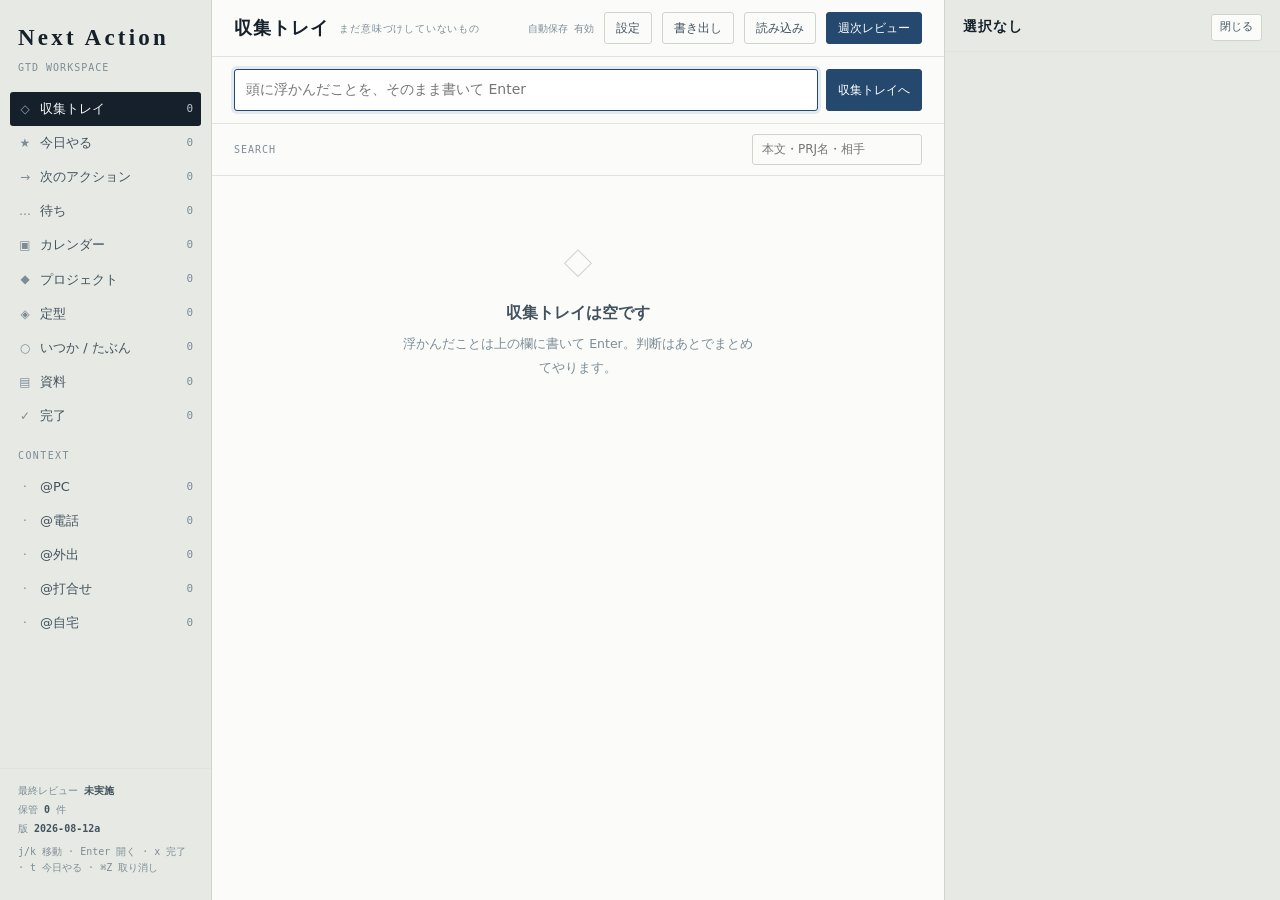
==== commit fac41e2c: "設定画面への入口を上部バーへ移動し、ツール名を Next Action に改名 - 左レールの「編集」ボタン（狭い画面では非表示になり入口が消えていた）を廃止し、   上部バーに「設定」ボタン（#bt" ====
--- a/GTDタスク管理ツール.html
+++ b/GTDタスク管理ツール.html
@@ -52,10 +52,6 @@
 .rail-group{padding:0 10px;margin-bottom:14px}
 .rail-label{font-family:var(--f-mono);font-size:10px;letter-spacing:.14em;color:var(--ink3);
   padding:0 8px 6px;display:flex;align-items:center;gap:6px}
-.rail-label .sp{flex:1}
-.rail-label button{font-family:var(--f-body);font-size:10.5px;color:var(--ink3);
-  border:1px solid var(--line);border-radius:2px;padding:0 5px;letter-spacing:0}
-.rail-label button:hover{color:var(--ink);border-color:var(--ink3)}
 .nav{display:flex;align-items:center;gap:8px;width:100%;padding:6px 8px;border-radius:var(--r);
   color:var(--ink2);text-align:left;transition:background .12s}
 .nav:hover{background:#DDE1DA}
@@ -302,12 +298,12 @@
   <!-- ============ 左：ビュー ============ -->
   <nav class="rail">
     <div class="brand">
-      <h1 id="brandName">みなも</h1>
-      <p id="brandTag">MIND LIKE WATER</p>
+      <h1 id="brandName">Next Action</h1>
+      <p id="brandTag">GTD WORKSPACE</p>
     </div>
     <div class="rail-group" id="navMain"></div>
     <div class="rail-group">
-      <div class="rail-label">CONTEXT<span class="sp"></span><button data-open="settings">編集</button></div>
+      <div class="rail-label">CONTEXT</div>
       <div id="navCtx"></div>
     </div>
     <div class="rail-foot">
@@ -325,6 +321,7 @@
       <span class="sub" id="vSub"></span>
       <span class="sp"></span>
       <span class="saved" id="savedAt"></span>
+      <button class="btn" id="btnSettings">設定</button>
       <button class="btn" id="btnExport">書き出し</button>
       <button class="btn" id="btnImport">読み込み</button>
       <button class="btn primary" id="btnReview">週次レビュー</button>
@@ -362,11 +359,14 @@
 "use strict";
 /* ==== src/js/00-constants.js ==== */
 /* =========================================================
-   みなも — GTD ワークスペース
+   Next Action — GTD ワークスペース
    単一HTMLファイル / 外部通信なし / データは手元のみ
    ========================================================= */
 
 const BUILD = "2026-08-12a";
+/* 表示名（appName/appTag）は変えても、このストレージキーは絶対に変えない。
+   変えると既存ユーザの保存データ（バックアップキー .bak / .bak.at もこれを
+   基準に決まる）が読めなくなる。 */
 const KEY = "minamo.gtd.v1";
 const STATES = {
   inbox:    {t:"収集トレイ", g:"◇", sub:"まだ意味づけしていないもの"},
@@ -382,7 +382,7 @@
 const WD = ["日","月","火","水","木","金","土"];
 
 let db, ui = {view:"inbox", sel:null, cur:null, clar:null, ctx:null, min:0, energy:"", q:"",
-  review:null, storeOK:true, tplDraft:null, flash:null};
+  review:null, storeOK:true, tplDraft:null, flash:null, doneAll:false};
 
 /* ==== src/js/01-errors.js ==== */
 /* ---------- エラーを画面に出す（原因を追えるように） ---------- */
@@ -527,7 +527,7 @@
 
 /** @returns {Db} 初期状態の db */
 function blank(){
-  return {version:MODEL_VERSION, appName:"みなも", appTag:"MIND LIKE WATER", items:[], projects:[], templates:[],
+  return {version:MODEL_VERSION, appName:"Next Action", appTag:"GTD WORKSPACE", items:[], projects:[], templates:[],
     contexts:["@PC","@電話","@外出","@打合せ","@自宅"],
     review:{last:null, history:[]}, lastExport:null};
 }
@@ -538,9 +538,12 @@
    （既存の値は上書きしない＝旧データ互換）。version フィールドが無い旧データは 0 として扱う。
    新しいフィールドを追加するときは、ここに MIGRATIONS[MODEL_VERSION+1] を足して
    MODEL_VERSION をインクリメントする（既存の分岐はそのまま残す）。 */
-const MODEL_VERSION = 3;
+const MODEL_VERSION = 4;
 const MIGRATIONS = {
-  /* 0 → 1: 元々の normalize() が場当たり的にやっていた欠損補完をそのまま移した段。 */
+  /* 0 → 1: 元々の normalize() が場当たり的にやっていた欠損補完をそのまま移した段。
+     ここで補う既定値は当時の名称「みなも」のまま変更しない。旧データはまずここで
+     「みなも」に補完され、4段目（MIGRATIONS[4]）でその既定値だけが新名称に改名される、
+     という段階移行が正しく働くようにするため。 */
   1: d => {
     if(!d.contexts) d.contexts = blank().contexts;
     if(!d.projects) d.projects = [];
@@ -556,6 +559,14 @@
   /* 2 → 3: 書き出しの催促（#11）。lastExport が無ければ null で補う。 */
   3: d => {
     if(d.lastExport === undefined) d.lastExport = null;
+  },
+  /* 3 → 4: ツール名の改名（「みなも」→「Next Action」）。
+     既定値のまま（＝ユーザが自分で名前を変えていない）ときだけ書き換える。
+     ユーザが appName/appTag を自分で編集していた場合はその値を尊重し、
+     改名を強制しない。 */
+  4: d => {
+    if(d.appName === "みなも") d.appName = "Next Action";
+    if(d.appTag === "MIND LIKE WATER") d.appTag = "GTD WORKSPACE";
   }
 };
 
@@ -691,7 +702,7 @@
   db.build = BUILD;
   const text = JSON.stringify(db, null, 2);
   try{
-    downloadJSON("minamo-gtd-" + today() + ".json", text);
+    downloadJSON("nextaction-gtd-" + today() + ".json", text);
     /* 実際にダウンロードできたときだけ更新する。下のフォールバック
        （クリップボード等）に逃がした場合は、手元にファイルが残っていない
        ため更新しない。 */
@@ -719,7 +730,7 @@
       db = d;
       normalize();
       save(); closePanel(); renderAll();
-    }catch(e){ tell("このファイルは読み込めませんでした。みなもが書き出したJSONを選んでください。"); }
+    }catch(e){ tell("このファイルは読み込めませんでした。" + db.appName + "が書き出したJSONを選んでください。"); }
   };
   r.readAsText(file);
 }
@@ -773,6 +784,19 @@
   if(!lastExport) return {level:"never", days:0};
   const days = Math.floor((new Date(todayStr) - new Date(lastExport)) / 86400000);
   return {level: days >= EXPORT_REMIND_DAYS ? "stale" : "ok", days};
+}
+
+/* ---- 完了項目のアーカイブ（#8） ---- */
+const ARCHIVE_DAYS = 90;
+/* oldDone(i): 「畳む」「書き出して削除」の対象になる完了項目かどうかの判定。
+   doneAt が無い完了項目（過去データ等）は古いとみなさない（安全側に倒す＝
+   消える対象にしない）。 */
+function oldDone(i){
+  return i.state==="done" && !!i.doneAt && daysSince(i.doneAt) >= ARCHIVE_DAYS;
+}
+/* recentDone(i): 完了ビューで既定表示する側（oldDone の否定）。 */
+function recentDone(i){
+  return i.state==="done" && !oldDone(i);
 }
 
 /* ---- カーソル（j/k キー操作） ---- */
@@ -1027,6 +1051,11 @@
     items = db.items.filter(i => i.state==="next" && i.context===c);
   }else if(v==="today"){
     items = todayItems();
+  }else if(v==="done"){
+    /* #8: 90日以上前に完了した項目（oldDone）は、ui.doneAll が false の間は
+       戻り値そのものに含めない（含めると j/k のカーソルが画面に無い行へ飛ぶ）。 */
+    items = db.items.filter(i => i.state==="done");
+    if(!ui.doneAll) items = items.filter(i => !oldDone(i));
   }else{
     items = db.items.filter(i => i.state===v);
   }
@@ -1053,6 +1082,10 @@
 function renderList(){
   const L = $("#list");
   const v = ui.view;
+
+  /* #8: 完了ビューから離れたら畳んだ状態に戻す（ずっと展開したままにしない）。
+     switchView() 側ではなく、描画のたびに通るここで確実に戻す。 */
+  if(v!=="done") ui.doneAll = false;
 
   if(v==="projects"){ renderProjects(); return; }
   if(v==="routines"){ renderRoutines(); return; }
@@ -1070,6 +1103,23 @@
   const groups = listGroups(v);
   const items = groups.flatMap(g => g.items);
   if(ui.cur && !items.some(i => i.id===ui.cur)) ui.cur = null;
+
+  if(v==="done"){
+    /* 「さらに N 件（90日より前）を表示」／畳み直すボタン。
+       件数は listGroups() と同じ絞り込み（検索）を通した上で数える。
+       対象が1件も無ければボタン自体を出さない。 */
+    const oldCount = visible(db.items.filter(i => i.state==="done")).filter(oldDone).length;
+    const btn = !oldCount ? "" :
+      ui.doneAll
+        ? html`<button class="btn" data-doneall>90日より前を畳む</button>`
+        : html`<button class="btn" data-doneall>さらに ${oldCount} 件（90日より前）を表示</button>`;
+    /* 「完了した項目はまだありません」は、畳んでいる分も含めて本当に0件のときだけ出す。
+       全部が90日より前で畳まれているときにこれを出すと、すぐ下の
+       「さらに N 件を表示」と矛盾した画面になる。 */
+    const empty = (items.length || oldCount) ? "" : emptyHTML(v);
+    L.innerHTML = empty + items.map(rowHTML).join("") + btn;
+    return;
+  }
 
   if(!items.length){ L.innerHTML = emptyHTML(v); return; }
 
@@ -1108,7 +1158,7 @@
 }
 function emptyHTML(v){
   const M = {
-    inbox:["水面","収集トレイは空です","浮かんだことは上の欄に書いて Enter。判断はあとでまとめてやります。"],
+    inbox:["◇","収集トレイは空です","浮かんだことは上の欄に書いて Enter。判断はあとでまとめてやります。"],
     next:["→","次のアクションがありません","収集トレイの項目を明確化すると、ここに具体的な一手が並びます。"],
     today:["★","今日やる印がありません","次のアクションの一覧で t を押すと、その日の予定に引き上げられます。"],
     waiting:["…","誰にも預けていません","自分でやらない仕事は、明確化のときに「待ち」へ送ります。"],
@@ -1517,6 +1567,15 @@
       return raw(html`
         <div class="tip">${fmtDate(bak.at)} 時点の状態（${bak.count}件）を退避しています。</div>
         <div class="p-acts"><button class="btn danger" id="bakRestore">この状態に戻す</button></div>`);
+    })()}
+
+    <div class="sect">古い完了項目の整理</div>
+    ${(() => {
+      const n = db.items.filter(oldDone).length;
+      if(!n) return raw(`<div class="tip">90日より前の完了項目はありません。</div>`);
+      return raw(html`
+        <div class="tip">90日より前に完了した項目が ${n} 件あります。書き出してから削除します（取り消しても、書き出したファイルは手元に残ります）。</div>
+        <div class="p-acts"><button class="btn danger" id="doneArchive">書き出して削除</button></div>`);
     })()}`;
 }
 
@@ -1783,6 +1842,37 @@
   ui.tplDraft = d; ui.sel = "__tpl__"; ui.clar = null; renderAll();
 }
 
+/* ---- 完了項目のアーカイブ（#8） ---- */
+/* 完了ビューの「さらに N 件（90日より前）を表示」／畳み直すボタン。
+   取り消し履歴には積まない（見た目の展開/折りたたみだけで、データは変わらないため）。 */
+function toggleDoneAll(){
+  ui.doneAll = !ui.doneAll;
+  renderAll();
+}
+/* 90日以上前の完了項目を JSON として書き出してから db から取り除く。
+   「先に書き出し、書き出しが例外なく終わったときだけ削除する」の順序を必ず守ること
+  （ここが唯一のデータが減る操作で、順序を入れ替えると復旧できない事故になる）。 */
+function archiveOldDone(){
+  const targets = db.items.filter(oldDone);
+  if(!targets.length) return;
+  if(!ask(`${targets.length}件を書き出してから削除します。書き出したファイルは手元に残ります。よろしいですか？`)) return;
+  const text = JSON.stringify({build: BUILD, exportedAt: today(), items: targets}, null, 2);
+  try{
+    downloadJSON("nextaction-gtd-archive-" + today() + ".json", text);
+  }catch(e){
+    /* 書き出しに失敗したら削除しない。db にはまだ一切触れていない。 */
+    showError("完了項目の整理", (e && e.message || String(e)) + "（書き出しに失敗したため、削除は行っていません）");
+    return;
+  }
+  /* snapshot() は db を変更する前に呼ぶ（積んだ時点の db を取り消し先として
+     保存するため。削除した後に呼ぶと削除済みの状態が保存され、取り消しても
+     何も戻らない）。 */
+  snapshot("完了項目の整理");
+  const ids = new Set(targets.map(i => i.id));
+  db.items = db.items.filter(i => !ids.has(i.id));
+  save(); renderAll();
+}
+
 /* ---- 表示切り替え / 一覧 ---- */
 function switchView(view){
   ui.view = view; ui.q = ""; closePanel(); renderAll();
@@ -2083,7 +2173,7 @@
 }
 
 const CLICK_ROUTES = [
-  { match: e => e.target.closest("[data-open]"),
+  { match: e => e.target.id==="btnSettings" ? e.target : null,
     run: () => openSettings() },
 
   { match: e => e.target.closest("[data-cmove]"),
@@ -2097,6 +2187,12 @@
 
   { match: e => e.target.id==="bakRestore" ? e.target : null,
     run: () => restoreBackup() },
+
+  { match: e => e.target.id==="doneArchive" ? e.target : null,
+    run: () => archiveOldDone() },
+
+  { match: e => e.target.closest("[data-doneall]"),
+    run: () => toggleDoneAll() },
 
   { match: e => e.target.closest("[data-undo]"),
     run: () => undoLast() },
@@ -2390,7 +2486,7 @@
   }
   renderAll();
   $("#capIn").focus();
-  window.__minamoBooted = true;
+  window.__appBooted = true;
 }catch(err){
   showError("起動", err && err.stack || String(err));
 }
